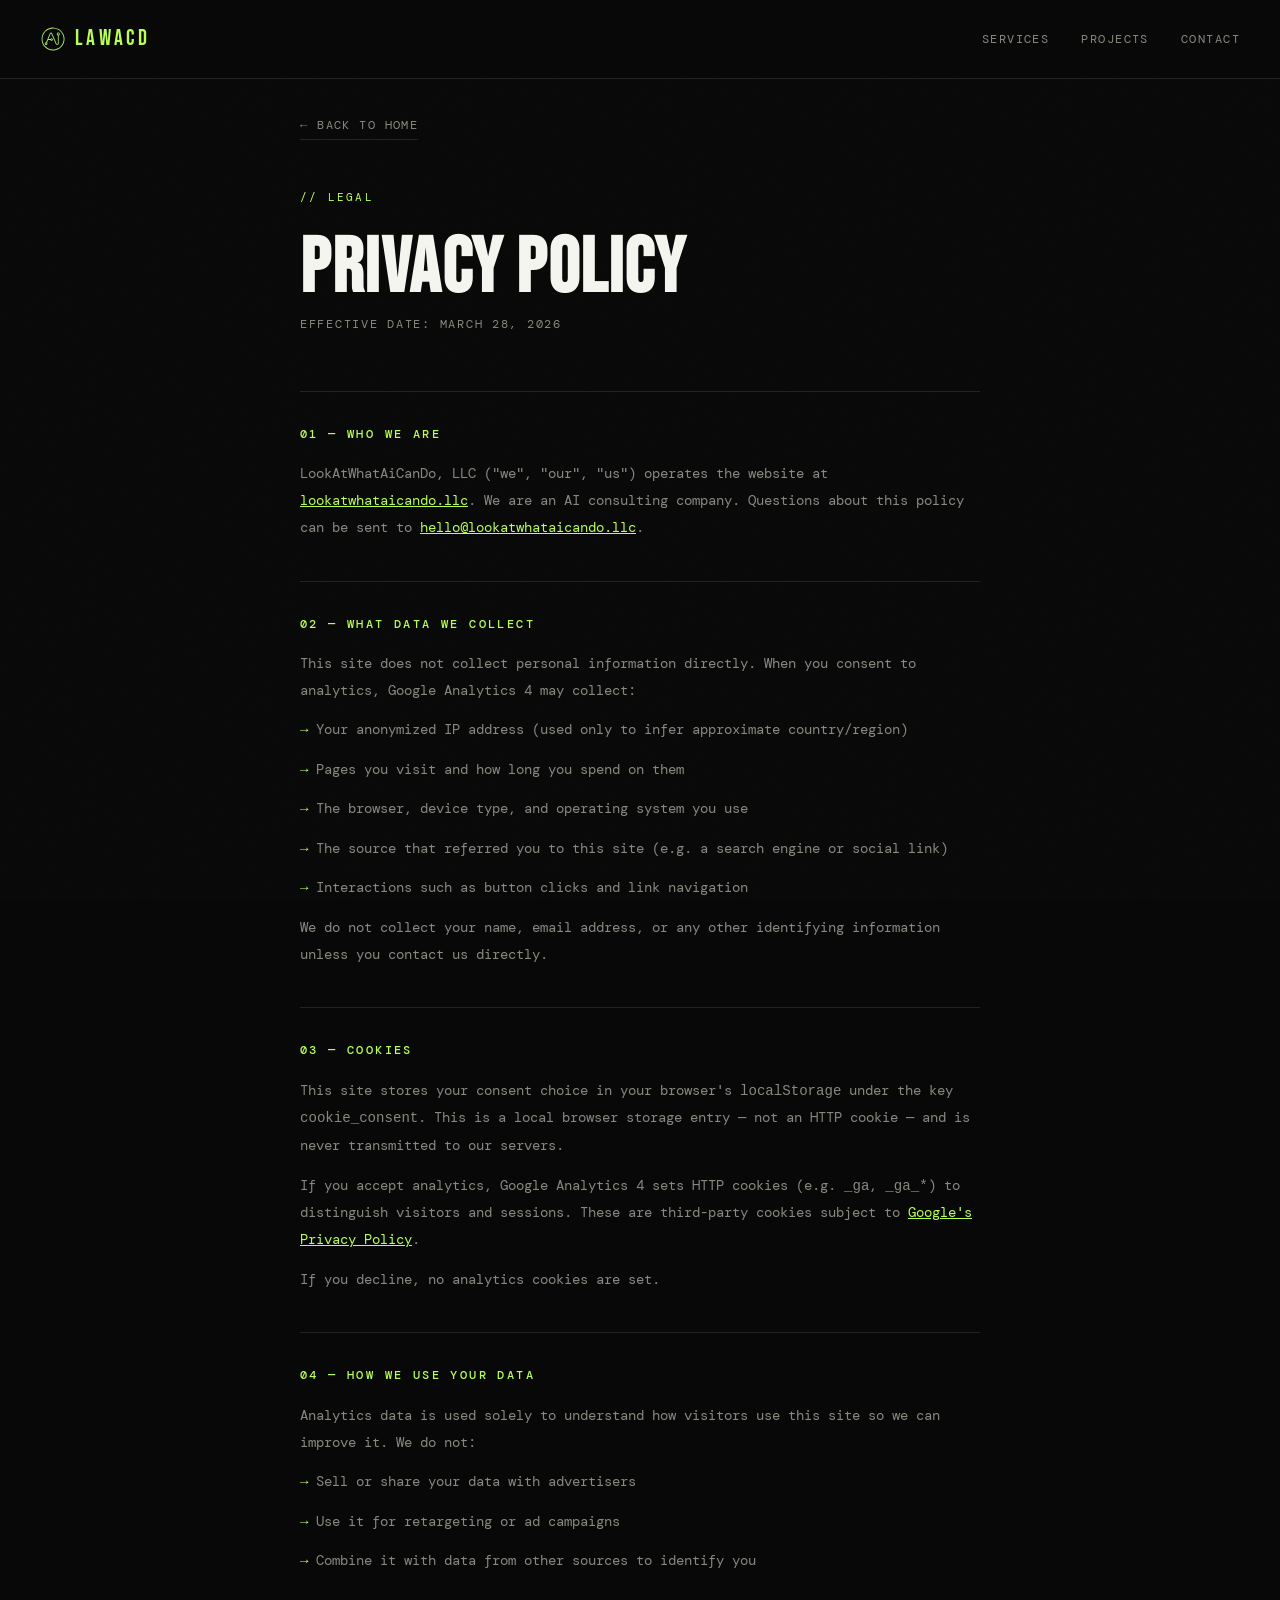
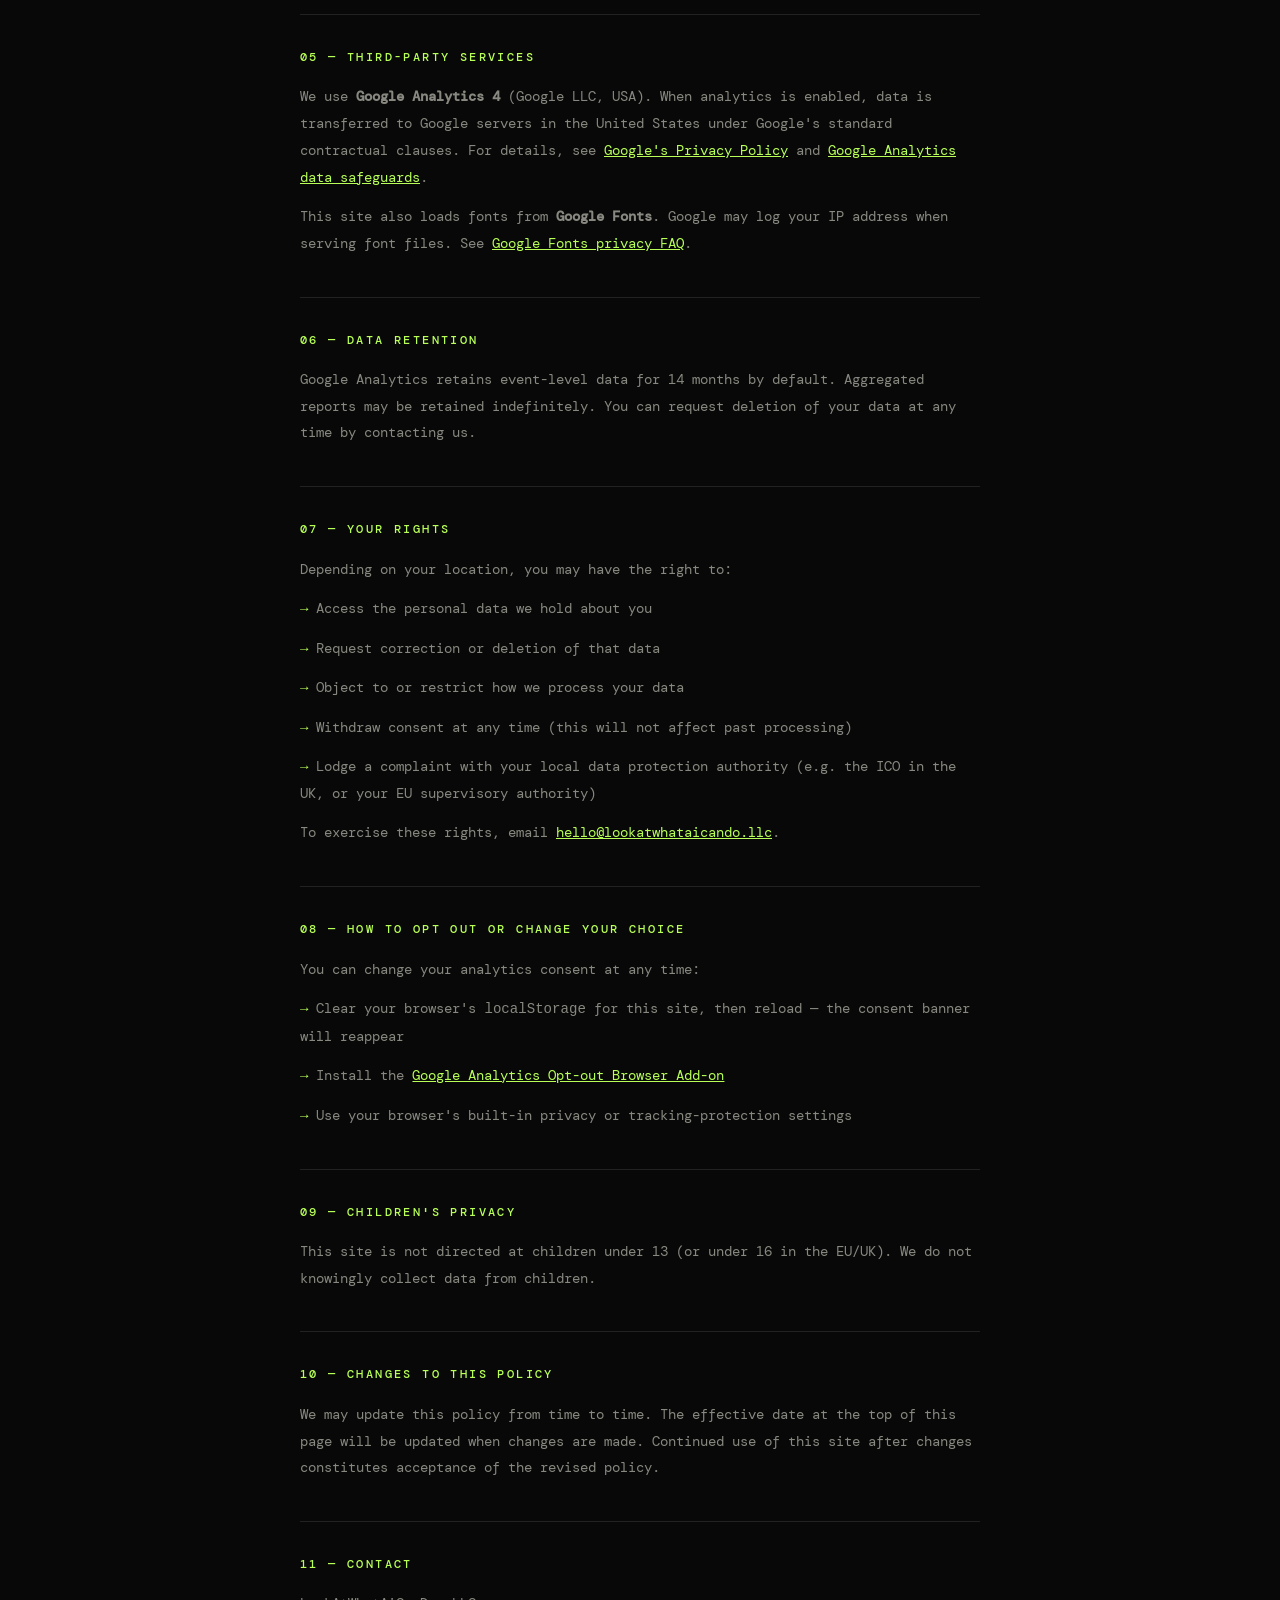
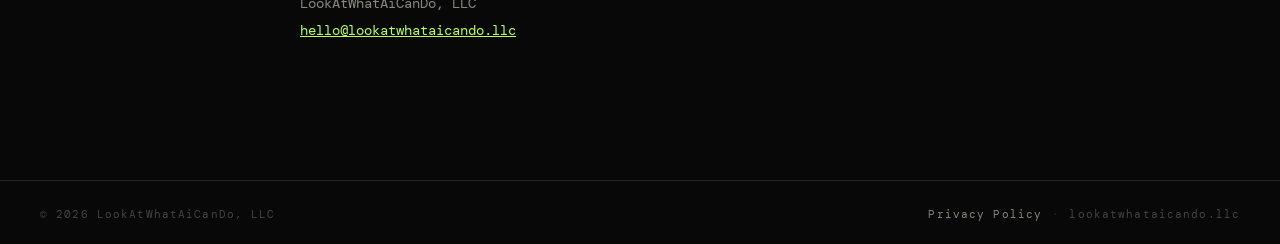
==== public/privacy.html @ aa908872 "Add cookie consent banner, Privacy Policy page, and GDPR-compliant GA4 setup Agent-Logs-Url: https:/" ====
<!DOCTYPE html>
<html lang="en">
<head>
  <meta charset="UTF-8" />
  <meta name="viewport" content="width=device-width, initial-scale=1.0" />
  <title>Privacy Policy — LookAtWhatAiCanDo</title>
  <meta name="description" content="Privacy policy for LookAtWhatAiCanDo, LLC — what data we collect, how we use it, and your rights." />
  <meta name="robots" content="noindex" />
  <link rel="icon" type="image/svg+xml" href="/favicon.svg" />
  <link rel="preconnect" href="https://fonts.googleapis.com" />
  <link rel="preconnect" href="https://fonts.gstatic.com" crossorigin />
  <link href="https://fonts.googleapis.com/css2?family=Bebas+Neue&family=DM+Mono:ital,wght@0,300;0,400;0,500;1,300&family=Instrument+Serif:ital@0;1&display=swap" rel="stylesheet" />
  <link rel="stylesheet" href="css/style.css" />
  <style>
    .policy-wrap {
      max-width: 760px;
      margin: 0 auto;
      padding: 7rem 2.5rem 6rem;
    }

    .policy-wrap h1 {
      font-family: var(--font-display);
      font-size: clamp(3rem, 6vw, 5.5rem);
      line-height: 1;
      color: var(--white);
      letter-spacing: 0.02em;
      margin-bottom: 0.5rem;
    }

    .policy-effective {
      font-size: 0.72rem;
      letter-spacing: 0.15em;
      text-transform: uppercase;
      color: var(--dim);
      margin-bottom: 3.5rem;
    }

    .policy-section {
      margin-bottom: 2.5rem;
      border-top: 1px solid var(--border);
      padding-top: 2rem;
    }

    .policy-section h2 {
      font-family: var(--font-mono);
      font-size: 0.75rem;
      font-weight: 500;
      letter-spacing: 0.2em;
      text-transform: uppercase;
      color: var(--accent);
      margin-bottom: 1rem;
    }

    .policy-section p,
    .policy-section li {
      font-size: 0.88rem;
      color: var(--dim);
      line-height: 1.9;
      margin-bottom: 0.8rem;
    }

    .policy-section ul {
      list-style: none;
      padding: 0;
    }

    .policy-section ul li::before {
      content: '→ ';
      color: var(--accent);
    }

    .policy-section a {
      color: var(--accent);
      text-decoration: underline;
    }

    .policy-section a:hover {
      color: var(--white);
    }

    .policy-back {
      display: inline-block;
      font-size: 0.75rem;
      letter-spacing: 0.12em;
      text-transform: uppercase;
      color: var(--dim);
      border-bottom: 1px solid var(--border);
      padding-bottom: 0.2rem;
      margin-bottom: 3rem;
      transition: color 0.2s, border-color 0.2s;
    }

    .policy-back:hover {
      color: var(--accent);
      border-color: var(--accent);
    }

    @media (max-width: 768px) {
      .policy-wrap {
        padding: 6rem 1.5rem 4rem;
      }
    }
  </style>
</head>
<body>

  <!-- NOISE OVERLAY -->
  <div class="noise"></div>

  <!-- NAV -->
  <nav class="nav">
    <div class="nav-logo"><a href="/"><img src="favicon.svg" class="nav-logo-img" alt="">LAWACD</a></div>
    <div class="nav-links">
      <a href="/#services">Services</a>
      <a href="/#projects">Projects</a>
      <a href="/#contact">Contact</a>
    </div>
  </nav>

  <main class="policy-wrap">
    <a href="/" class="policy-back">← Back to Home</a>

    <div class="section-label">// Legal</div>
    <h1>Privacy Policy</h1>
    <p class="policy-effective">Effective date: March 28, 2026</p>

    <div class="policy-section">
      <h2>01 — Who We Are</h2>
      <p>
        LookAtWhatAiCanDo, LLC ("we", "our", "us") operates the website at
        <a href="https://lookatwhataicando.llc">lookatwhataicando.llc</a>.
        We are an AI consulting company. Questions about this policy can be sent to
        <a href="mailto:hello@lookatwhataicando.llc">hello@lookatwhataicando.llc</a>.
      </p>
    </div>

    <div class="policy-section">
      <h2>02 — What Data We Collect</h2>
      <p>This site does not collect personal information directly. When you consent to analytics, Google Analytics 4 may collect:</p>
      <ul>
        <li>Your anonymized IP address (used only to infer approximate country/region)</li>
        <li>Pages you visit and how long you spend on them</li>
        <li>The browser, device type, and operating system you use</li>
        <li>The source that referred you to this site (e.g. a search engine or social link)</li>
        <li>Interactions such as button clicks and link navigation</li>
      </ul>
      <p>We do not collect your name, email address, or any other identifying information unless you contact us directly.</p>
    </div>

    <div class="policy-section">
      <h2>03 — Cookies</h2>
      <p>
        This site stores your consent choice in your browser's <code>localStorage</code> under the key
        <code>cookie_consent</code>. This is a local browser storage entry — not an HTTP cookie — and
        is never transmitted to our servers.
      </p>
      <p>
        If you accept analytics, Google Analytics 4 sets HTTP cookies (e.g. <code>_ga</code>, <code>_ga_*</code>)
        to distinguish visitors and sessions. These are third-party cookies subject to
        <a href="https://policies.google.com/privacy" target="_blank" rel="noopener">Google's Privacy Policy</a>.
      </p>
      <p>
        If you decline, no analytics cookies are set.
      </p>
    </div>

    <div class="policy-section">
      <h2>04 — How We Use Your Data</h2>
      <p>Analytics data is used solely to understand how visitors use this site so we can improve it. We do not:</p>
      <ul>
        <li>Sell or share your data with advertisers</li>
        <li>Use it for retargeting or ad campaigns</li>
        <li>Combine it with data from other sources to identify you</li>
      </ul>
    </div>

    <div class="policy-section">
      <h2>05 — Third-Party Services</h2>
      <p>
        We use <strong>Google Analytics 4</strong> (Google LLC, USA). When analytics is enabled, data is transferred to
        Google servers in the United States under Google's standard contractual clauses. For details, see
        <a href="https://policies.google.com/privacy" target="_blank" rel="noopener">Google's Privacy Policy</a> and
        <a href="https://support.google.com/analytics/answer/6004245" target="_blank" rel="noopener">Google Analytics data safeguards</a>.
      </p>
      <p>
        This site also loads fonts from <strong>Google Fonts</strong>. Google may log your IP address when
        serving font files. See
        <a href="https://developers.google.com/fonts/faq/privacy" target="_blank" rel="noopener">Google Fonts privacy FAQ</a>.
      </p>
    </div>

    <div class="policy-section">
      <h2>06 — Data Retention</h2>
      <p>
        Google Analytics retains event-level data for 14 months by default. Aggregated reports may be retained
        indefinitely. You can request deletion of your data at any time by contacting us.
      </p>
    </div>

    <div class="policy-section">
      <h2>07 — Your Rights</h2>
      <p>Depending on your location, you may have the right to:</p>
      <ul>
        <li>Access the personal data we hold about you</li>
        <li>Request correction or deletion of that data</li>
        <li>Object to or restrict how we process your data</li>
        <li>Withdraw consent at any time (this will not affect past processing)</li>
        <li>Lodge a complaint with your local data protection authority (e.g. the ICO in the UK, or your EU supervisory authority)</li>
      </ul>
      <p>To exercise these rights, email <a href="mailto:hello@lookatwhataicando.llc">hello@lookatwhataicando.llc</a>.</p>
    </div>

    <div class="policy-section">
      <h2>08 — How to Opt Out or Change Your Choice</h2>
      <p>You can change your analytics consent at any time:</p>
      <ul>
        <li>Clear your browser's <code>localStorage</code> for this site, then reload — the consent banner will reappear</li>
        <li>Install the <a href="https://tools.google.com/dlpage/gaoptout" target="_blank" rel="noopener">Google Analytics Opt-out Browser Add-on</a></li>
        <li>Use your browser's built-in privacy or tracking-protection settings</li>
      </ul>
    </div>

    <div class="policy-section">
      <h2>09 — Children's Privacy</h2>
      <p>
        This site is not directed at children under 13 (or under 16 in the EU/UK). We do not knowingly
        collect data from children.
      </p>
    </div>

    <div class="policy-section">
      <h2>10 — Changes to This Policy</h2>
      <p>
        We may update this policy from time to time. The effective date at the top of this page will be
        updated when changes are made. Continued use of this site after changes constitutes acceptance of
        the revised policy.
      </p>
    </div>

    <div class="policy-section">
      <h2>11 — Contact</h2>
      <p>
        LookAtWhatAiCanDo, LLC<br />
        <a href="mailto:hello@lookatwhataicando.llc">hello@lookatwhataicando.llc</a>
      </p>
    </div>
  </main>

  <!-- FOOTER -->
  <footer class="footer">
    <div class="footer-left">
      © 2026 LookAtWhatAiCanDo, LLC
    </div>
    <div class="footer-right">
      <a href="/privacy.html">Privacy Policy</a>
      <span class="footer-sep">·</span>
      lookatwhataicando.llc
    </div>
  </footer>

</body>
</html>
---- public/css/style.css ----
/* =============================================
   LOOKATWHATAICANDO — SITE STYLES
   Aesthetic: Terminal-editorial. Dark. Electric.
   ============================================= */

:root {
  --black: #080808;
  --dark: #0f0f0f;
  --card: #141414;
  --border: #222222;
  --muted: #444444;
  --text: #e8e8e0;
  --dim: #888880;
  --accent: #b8ff57;
  --accent-dim: #8fcc2f;
  --accent-glow: rgba(184, 255, 87, 0.15);
  --red: #ff4444;
  --white: #f5f5f0;

  --font-display: 'Bebas Neue', sans-serif;
  --font-serif: 'Instrument Serif', serif;
  --font-mono: 'DM Mono', monospace;
}

/* RESET */
*, *::before, *::after { box-sizing: border-box; margin: 0; padding: 0; }
html { scroll-behavior: smooth; }

body {
  background: var(--black);
  color: var(--text);
  font-family: var(--font-mono);
  font-size: 15px;
  line-height: 1.7;
  overflow-x: hidden;
}

a { color: inherit; text-decoration: none; }
em { font-style: italic; font-family: var(--font-serif); }

/* NOISE OVERLAY */
.noise {
  pointer-events: none;
  position: fixed;
  inset: 0;
  z-index: 999;
  opacity: 0.025;
  background-image: url("data:image/svg+xml,%3Csvg viewBox='0 0 256 256' xmlns='http://www.w3.org/2000/svg'%3E%3Cfilter id='noise'%3E%3CfeTurbulence type='fractalNoise' baseFrequency='0.9' numOctaves='4' stitchTiles='stitch'/%3E%3C/filter%3E%3Crect width='100%25' height='100%25' filter='url(%23noise)'/%3E%3C/svg%3E");
  background-size: 200px 200px;
}

/* =============================================
   NAV
   ============================================= */
.nav {
  position: fixed;
  top: 0; left: 0; right: 0;
  z-index: 100;
  display: flex;
  justify-content: space-between;
  align-items: center;
  padding: 1.25rem 2.5rem;
  border-bottom: 1px solid var(--border);
  background: rgba(8,8,8,0.92);
  backdrop-filter: blur(12px);
}

.nav-logo {
  font-family: var(--font-display);
  font-size: 1.4rem;
  letter-spacing: 0.15em;
  color: var(--accent);
}

.nav-logo a {
  display: flex;
  align-items: center;
  gap: 0.55rem;
}

.nav-logo-img {
  width: 26px;
  height: 26px;
  flex-shrink: 0;
}

.nav-links {
  display: flex;
  gap: 2rem;
  font-size: 0.75rem;
  letter-spacing: 0.12em;
  text-transform: uppercase;
}

.nav-links a {
  color: var(--dim);
  transition: color 0.2s;
}
.nav-links a:hover { color: var(--accent); }

/* =============================================
   HERO
   ============================================= */
.hero {
  min-height: 100vh;
  display: flex;
  flex-direction: column;
  justify-content: center;
  padding: 5.5rem 2.5rem 3.5rem;
  position: relative;
  overflow: hidden;
}

.hero::before {
  content: '';
  position: absolute;
  top: -40%;
  right: -20%;
  width: 700px;
  height: 700px;
  background: radial-gradient(circle, rgba(184,255,87,0.06) 0%, transparent 70%);
  pointer-events: none;
}

/* Two-column inner layout */
.hero-inner {
  display: flex;
  align-items: center;
  gap: 4rem;
  width: 100%;
}

.hero-main {
  flex: 0 0 auto;
}

/* SOCIAL PANEL */
.hero-social {
  flex: 1;
  display: flex;
  flex-direction: column;
  gap: 1.5rem;
  padding-left: 4rem;
  border-left: 1px solid var(--border);
  align-self: stretch;
  justify-content: center;
  animation: fadeUp 0.8s ease 0.4s both;
}

.hero-social-label {
  font-size: 0.65rem;
  letter-spacing: 0.2em;
  text-transform: uppercase;
  color: var(--accent);
  font-family: var(--font-mono);
}

.social-links {
  display: flex;
  flex-direction: column;
}

.social-link {
  display: flex;
  align-items: center;
  justify-content: space-between;
  padding: 0.65rem 0;
  border-bottom: 1px solid var(--border);
  color: var(--dim);
  font-family: var(--font-mono);
  font-size: 0.78rem;
  letter-spacing: 0.1em;
  text-transform: uppercase;
  transition: color 0.2s, padding-left 0.2s;
}

.social-link:first-child {
  border-top: 1px solid var(--border);
}

.social-link:hover {
  color: var(--accent);
  padding-left: 0.4rem;
}

.social-arrow {
  font-size: 0.7rem;
  opacity: 0;
  transition: opacity 0.2s;
}

.social-link:hover .social-arrow {
  opacity: 1;
}

.hero-eyebrow {
  display: flex;
  align-items: center;
  gap: 0.6rem;
  font-size: 0.7rem;
  letter-spacing: 0.2em;
  text-transform: uppercase;
  color: var(--dim);
  margin-bottom: 0.5rem;
  animation: fadeUp 0.8s ease both;
}

.dot {
  width: 6px;
  height: 6px;
  border-radius: 50%;
  background: var(--accent);
  animation: pulse 2s ease-in-out infinite;
}

@keyframes pulse {
  0%, 100% { opacity: 1; transform: scale(1); }
  50% { opacity: 0.5; transform: scale(0.8); }
}

.hero-title {
  display: grid;
  grid-template-columns: max-content max-content;
  column-gap: 0.12em;
  font-family: var(--font-display);
  font-size: clamp(5rem, 14vw, 13rem);
  line-height: 0.9;
  color: var(--white);
  width: fit-content;
}

.hero-title .grid-cell {
  display: block;
  animation: fadeUp 0.8s ease both;
}

.hero-title .left { text-align: right; }
.hero-title .right { text-align: left; }

/* Optical alignment: trim left side-bearing so "Do." aligns with At/AI. */
.hero-title .right.row-3 { margin-left: -0.04em; }

.hero-title .row-1 { animation-delay: 0.1s; }
.hero-title .row-2 { animation-delay: 0.2s; }
.hero-title .row-3 { animation-delay: 0.3s; }

/* Serif face for mixed-case fragments (Look, What, At, Do.) */
.hero-title .line-normal {
  font-family: var(--font-serif);
  text-transform: none;
  color: var(--white);
}

/* "I" in AI — blinks between white and accent at cursor blink rate */
@keyframes cursor-blink {
  0%, 49% { color: var(--white); }
  50%, 100% { color: var(--accent); }
}

.hero-title .ai {
  font-family: var(--font-serif);
  text-transform: none;
  color: var(--accent);
  animation: cursor-blink 1.06s step-start infinite;
}

/* "AI" cell — relative so the logo can be absolutely overlaid on the text */
.hero-title .ai-italic {
  position: relative;
}

/* .ai-text wraps "A"+"I" — sizes the cell, logo overlays on top */
.hero-title .ai-text {
  display: inline-flex;
  align-items: flex-end;
}

/* "A" overrides inherited accent from sibling context */
.hero-title .ai-italic .line-normal { color: var(--white); }

/* Both letters share baseline alignment */
.hero-title .ai-italic .line-normal,
.hero-title .ai-italic .ai {
  display: inline-flex;
  align-items: flex-end;
}

/* Logo image — absolutely overlaid on top of .ai-text, hidden by default */
.hero-title .right.row-2 { overflow: visible; }
.hero-ai-img {
  position: absolute;
  top: 0;
  left: 0;
  display: none;
  height: 100%;
  width: auto;
  translate: -0.12em 0;
}

/* Glitch: swap text → logo */
.ai-italic.glitching .ai-text {
  visibility: hidden;
}
.ai-italic.glitching .hero-ai-img {
  display: block;
  animation: hero-logo-glitch 0.42s steps(1) forwards;
}

@keyframes hero-logo-glitch {
  0%   { opacity: 0;    transform: translateX( 7px); clip-path: inset(0 0 0 0); }
  10%  { opacity: 1;    transform: translateX(-4px); clip-path: inset(0 0 0 0); }
  20%  { opacity: 0.75; transform: translateX( 3px); clip-path: inset(18% 0 42% 0); }
  30%  { opacity: 1;    transform: translateX( 0);   clip-path: inset(0 0 0 0); }
  42%  { opacity: 0.85; transform: translateX(-3px); clip-path: inset(0 0 0 0); }
  55%  { opacity: 1;    transform: translateX( 1px); clip-path: inset(33% 0 22% 0); }
  66%  { opacity: 1;    transform: translateX( 0);   clip-path: inset(0 0 0 0); }
  78%  { opacity: 0.9;  transform: translateX(-1px); clip-path: inset(0 0 0 0); }
  90%  { opacity: 0.55; transform: translateX( 3px); clip-path: inset(55% 0 10% 0); }
  100% { opacity: 0;    transform: translateX(-5px); clip-path: inset(0 0 0 0); }
}

/* "CAN" — italic serif with tracking */
.hero-title .can {
  color: var(--accent);
  transform: translateY(0.02em);
  font-family: var(--font-serif);
  font-size: 0.95em;
  font-style: italic;
  font-weight: 700;
  letter-spacing: 0.1em;
  display: inline-flex;
  align-items: flex-end;
  text-align: center;
}

.hero-title .can-letter.c { z-index: 3; }

.btn-primary {
  display: inline-block;
  padding: 0.9rem 2rem;
  background: var(--accent);
  color: var(--black);
  font-family: var(--font-mono);
  font-size: 0.8rem;
  font-weight: 500;
  letter-spacing: 0.12em;
  text-transform: uppercase;
  transition: background 0.2s, transform 0.2s;
}

.btn-primary:hover {
  background: var(--white);
  transform: translateY(-2px);
}

.btn-ghost {
  display: inline-block;
  padding: 0.9rem 2rem;
  border: 1px solid var(--border);
  color: var(--dim);
  font-family: var(--font-mono);
  font-size: 0.8rem;
  letter-spacing: 0.12em;
  text-transform: uppercase;
  transition: border-color 0.2s, color 0.2s;
}

.btn-ghost:hover {
  border-color: var(--accent);
  color: var(--accent);
}

.hero-sub {
  padding-bottom: 1rem;
}

.hero-sub span {
  display: block;
}

/* TICKER */
.hero-ticker {
  position: absolute;
  bottom: 0;
  left: 0;
  right: 0;
  overflow: hidden;
  border-top: 1px solid var(--border);
  padding: 0.8rem 0;
  background: var(--dark);
}

.ticker-inner {
  display: flex;
  gap: 2rem;
  white-space: nowrap;
  animation: ticker 30s linear infinite;
  font-size: 0.65rem;
  letter-spacing: 0.25em;
  color: var(--dim);
}

.ticker-inner .sep { color: var(--accent); }

@keyframes ticker {
  from { transform: translateX(0); }
  to { transform: translateX(-50%); }
}

/* =============================================
   SECTION SHARED
   ============================================= */
section {
  padding: 6rem 2.5rem;
  max-width: 1400px;
  margin: 0 auto;
}

.section-label {
  font-size: 0.7rem;
  letter-spacing: 0.2em;
  text-transform: uppercase;
  color: var(--accent);
  margin-bottom: 1.5rem;
  font-family: var(--font-mono);
}

.section-title {
  font-family: var(--font-display);
  font-size: clamp(2.5rem, 5vw, 5rem);
  line-height: 1;
  color: var(--white);
  margin-bottom: 3rem;
  letter-spacing: 0.02em;
}

.section-title em {
  color: var(--accent);
  display: block;
  margin-top: 0.4rem;
}

/* =============================================
   SERVICES
   ============================================= */
.services {
  border-top: 1px solid var(--border);
}

.services-grid {
  display: grid;
  grid-template-columns: repeat(auto-fit, minmax(280px, 1fr));
  gap: 1px;
  border: 1px solid var(--border);
  background: var(--border);
}

.service-card {
  background: var(--dark);
  padding: 2.5rem;
  transition: background 0.3s;
  position: relative;
  overflow: hidden;
}

.service-card::after {
  content: '';
  position: absolute;
  bottom: 0; left: 0;
  width: 0;
  height: 2px;
  background: var(--accent);
  transition: width 0.4s ease;
}

.service-card:hover { background: var(--card); }
.service-card:hover::after { width: 100%; }

.service-num {
  font-family: var(--font-display);
  font-size: 3.5rem;
  color: var(--border);
  line-height: 1;
  margin-bottom: 1rem;
  transition: color 0.3s;
}

.service-card:hover .service-num { color: var(--accent); }

.service-card h3 {
  font-family: var(--font-mono);
  font-size: 0.85rem;
  font-weight: 500;
  letter-spacing: 0.08em;
  text-transform: uppercase;
  color: var(--text);
  margin-bottom: 0.8rem;
}

.service-card p {
  font-size: 0.85rem;
  color: var(--dim);
  line-height: 1.8;
}

/* =============================================
   DIVIDER MARQUEE
   ============================================= */
.divider-marquee {
  border-top: 1px solid var(--border);
  border-bottom: 1px solid var(--border);
  overflow: hidden;
  padding: 0.9rem 0;
  background: var(--dark);
}

.marquee-inner {
  display: flex;
  gap: 2.5rem;
  white-space: nowrap;
  animation: ticker 20s linear infinite reverse;
  font-size: 0.65rem;
  letter-spacing: 0.25em;
  color: var(--dim);
}

.marquee-inner .sep { color: var(--accent); }

/* =============================================
   PROJECTS
   ============================================= */
.projects {
  border-top: 1px solid var(--border);
}

.projects-intro {
  font-size: 0.9rem;
  color: var(--dim);
  max-width: 600px;
  margin-bottom: 3rem;
  line-height: 1.9;
}

.freshness {
  display: block;
  margin-top: 0.5rem;
  font-size: 0.7rem;
  color: var(--accent);
  letter-spacing: 0.1em;
}

/* Loading */
.project-loading {
  grid-column: 1 / -1;
  display: flex;
  gap: 0.5rem;
  align-items: center;
  justify-content: center;
  padding: 4rem;
}

.loading-dot {
  width: 8px;
  height: 8px;
  border-radius: 50%;
  background: var(--accent);
  animation: loadBounce 1.2s ease-in-out infinite;
}
.loading-dot:nth-child(2) { animation-delay: 0.2s; }
.loading-dot:nth-child(3) { animation-delay: 0.4s; }

@keyframes loadBounce {
  0%, 80%, 100% { transform: scale(0.6); opacity: 0.4; }
  40% { transform: scale(1); opacity: 1; }
}

/* Projects Grid */
.projects-grid {
  display: grid;
  grid-template-columns: repeat(auto-fill, minmax(300px, 1fr));
  gap: 1px;
  background: var(--border);
  border: 1px solid var(--border);
  margin-bottom: 2rem;
}

.project-card {
  background: var(--dark);
  padding: 2rem;
  display: flex;
  flex-direction: column;
  gap: 1rem;
  transition: background 0.3s;
  text-decoration: none;
  color: inherit;
  position: relative;
  overflow: hidden;
}

.project-card:hover { background: var(--card); }

.project-card::before {
  content: '↗';
  position: absolute;
  top: 1.5rem;
  right: 1.5rem;
  font-size: 1rem;
  color: var(--muted);
  transition: color 0.2s, transform 0.2s;
}

.project-card:hover::before {
  color: var(--accent);
  transform: translate(2px, -2px);
}

.project-name {
  font-family: var(--font-mono);
  font-size: 1.1rem;
  letter-spacing: 0.02em;
  color: var(--white);
  line-height: 1;
}

.project-desc {
  font-size: 0.82rem;
  color: var(--dim);
  line-height: 1.75;
  flex: 1;
}

.project-meta {
  display: flex;
  gap: 1rem;
  align-items: center;
  flex-wrap: wrap;
}

.project-lang {
  font-size: 0.65rem;
  letter-spacing: 0.15em;
  text-transform: uppercase;
  color: var(--accent);
  background: var(--accent-glow);
  padding: 0.2rem 0.6rem;
  border: 1px solid rgba(184,255,87,0.2);
}

.project-stat {
  font-size: 0.7rem;
  color: var(--muted);
  display: flex;
  align-items: center;
  gap: 0.3rem;
}

.project-updated {
  font-size: 0.65rem;
  color: var(--muted);
  margin-left: auto;
}

.projects-footer {
  display: flex;
  align-items: center;
  justify-content: space-between;
  flex-wrap: wrap;
  gap: 1rem;
  padding-top: 1.5rem;
  border-top: 1px solid var(--border);
}

.projects-footer p {
  font-size: 0.8rem;
  color: var(--dim);
}

/* =============================================
   PHILOSOPHY
   ============================================= */
.philosophy {
  border-top: 1px solid var(--border);
  background: var(--dark);
  max-width: 100%;
  padding: 6rem 2.5rem;
}

.philosophy-inner {
  max-width: 1400px;
  margin: 0 auto;
  display: grid;
  grid-template-columns: 1fr 1fr;
  gap: 4rem;
  align-items: start;
}

.philosophy-quote {
  font-family: var(--font-serif);
  font-size: clamp(1.8rem, 2.5vw, 3rem);
  line-height: 1.3;
  color: var(--white);
  position: relative;
}

.big-quote {
  font-family: var(--font-display);
  font-size: 3rem;
  line-height: 0.6;
  color: var(--accent);
  margin-bottom: 0.5rem;
}

.philosophy-body p {
  font-size: 0.88rem;
  color: var(--dim);
  line-height: 1.9;
  margin-bottom: 1.2rem;
}

/* =============================================
   CONTACT
   ============================================= */
.contact {
  border-top: 1px solid var(--border);
}

.contact-inner {
  display: grid;
  grid-template-columns: 1fr 1fr;
  gap: 4rem;
  align-items: start;
}

.contact-left p {
  font-size: 0.9rem;
  color: var(--dim);
  line-height: 1.85;
  margin-bottom: 1.5rem;
}

.contact-list {
  list-style: none;
  display: flex;
  flex-direction: column;
  gap: 0.5rem;
}

.contact-list li {
  font-size: 0.82rem;
  color: var(--dim);
  display: flex;
  gap: 0.7rem;
}

.contact-list li span { color: var(--accent); }

.contact-right {
  display: flex;
  flex-direction: column;
  gap: 1.5rem;
}

.contact-email {
  font-family: var(--font-display);
  font-size: clamp(1.5rem, 3vw, 2.8rem);
  color: var(--white);
  line-height: 1.1;
  letter-spacing: 0.02em;
  border-bottom: 2px solid var(--accent);
  padding-bottom: 1rem;
  transition: color 0.2s;
}

.contact-email .email-line { display: block; }

.contact-email:hover { color: var(--accent); }

.contact-github {
  font-size: 0.78rem;
  color: var(--dim);
  letter-spacing: 0.1em;
  transition: color 0.2s;
}

.contact-github:hover { color: var(--accent); }

/* =============================================
   FOOTER
   ============================================= */
.footer {
  border-top: 1px solid var(--border);
  padding: 1.5rem 2.5rem;
  display: flex;
  justify-content: space-between;
  align-items: center;
  font-size: 0.7rem;
  letter-spacing: 0.1em;
  color: var(--muted);
}

.footer-right {
  display: flex;
  align-items: center;
  gap: 0.6rem;
}

.footer-sep {
  color: var(--border);
}

.footer a {
  color: var(--dim);
  transition: color 0.2s;
}

.footer a:hover {
  color: var(--accent);
}

/* =============================================
   COOKIE CONSENT BANNER
   ============================================= */
.cookie-banner {
  position: fixed;
  bottom: 0;
  left: 0;
  right: 0;
  z-index: 200;
  display: flex;
  align-items: center;
  justify-content: space-between;
  gap: 1.5rem;
  padding: 1.25rem 2.5rem;
  background: var(--dark);
  border-top: 1px solid var(--border);
  flex-wrap: wrap;
}

.cookie-banner[hidden] { display: none; }

.cookie-text {
  font-size: 0.78rem;
  color: var(--dim);
  line-height: 1.6;
  flex: 1;
  min-width: 0;
}

.cookie-text a {
  color: var(--accent);
  text-decoration: underline;
  margin-left: 0.4rem;
}

.cookie-actions {
  display: flex;
  gap: 0.75rem;
  flex-shrink: 0;
}

.cookie-btn {
  font-family: var(--font-mono);
  font-size: 0.72rem;
  letter-spacing: 0.1em;
  text-transform: uppercase;
  padding: 0.55rem 1.25rem;
  border: 1px solid var(--border);
  background: transparent;
  color: var(--dim);
  cursor: pointer;
  transition: color 0.2s, border-color 0.2s, background 0.2s;
}

.cookie-btn:hover {
  color: var(--text);
  border-color: var(--muted);
}

.cookie-btn-accept {
  background: var(--accent);
  color: var(--black);
  border-color: var(--accent);
}

.cookie-btn-accept:hover {
  background: var(--white);
  border-color: var(--white);
  color: var(--black);
}

/* =============================================
   ANIMATIONS
   ============================================= */
@keyframes fadeUp {
  from { opacity: 0; transform: translateY(24px); }
  to { opacity: 1; transform: translateY(0); }
}

/* =============================================
   RESPONSIVE
   ============================================= */
@media (max-width: 768px) {
  .nav {
    padding: 1rem 1.5rem;
    flex-wrap: wrap;
    gap: 0.75rem;
  }

  .nav-links {
    display: flex;
    width: 100%;
    justify-content: space-between;
    gap: 0.5rem;
    font-size: 0.68rem;
    letter-spacing: 0.1em;
  }

  .nav-links a {
    flex: 1;
    text-align: center;
    padding: 0.45rem 0.35rem;
    border: 1px solid var(--border);
    color: var(--text);
    background: rgba(20, 20, 20, 0.72);
    white-space: nowrap;
  }

  .hero { padding: 7.5rem 1.5rem 3.5rem; }

  .hero-inner {
    flex-direction: column;
    gap: 2.5rem;
  }

  .hero-social {
    padding-left: 0;
    border-left: none;
    border-top: 1px solid var(--border);
    padding-top: 2rem;
    align-self: auto;
    width: 100%;
  }

  .social-links {
    display: grid;
    grid-template-columns: 1fr 1fr;
  }

  .social-link:first-child {
    border-top: none;
  }

  section { padding: 4rem 1.5rem; }

  .philosophy-inner,
  .contact-inner {
    grid-template-columns: 1fr;
    gap: 2.5rem;
  }

  .philosophy {
    padding: 4rem 1.5rem;
  }

  .footer {
    flex-direction: column;
    gap: 0.5rem;
    text-align: center;
  }

  .footer-right {
    justify-content: center;
  }

  .projects-footer {
    flex-direction: column;
    align-items: flex-start;
  }

  .cookie-banner {
    padding: 1.25rem 1.5rem;
    flex-direction: column;
    align-items: flex-start;
    gap: 1rem;
  }

  .cookie-actions {
    width: 100%;
    justify-content: flex-end;
  }
}
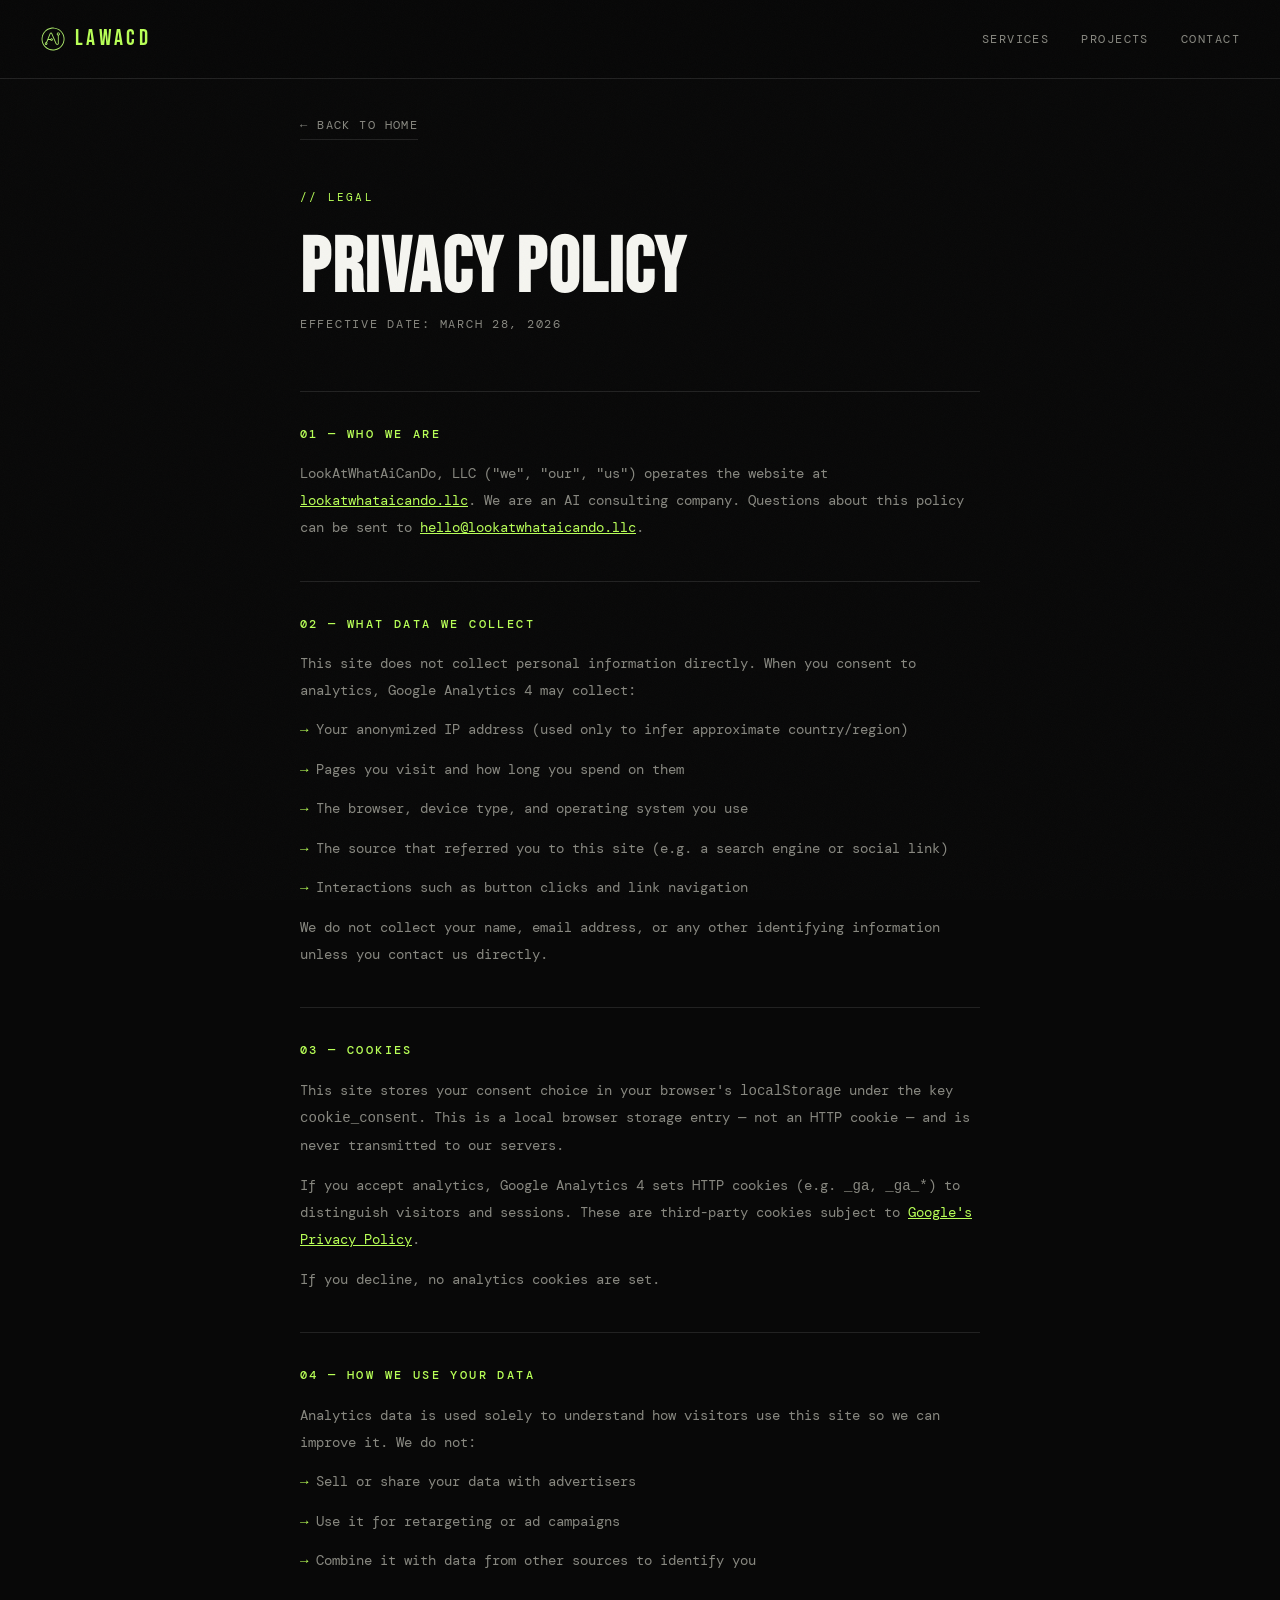
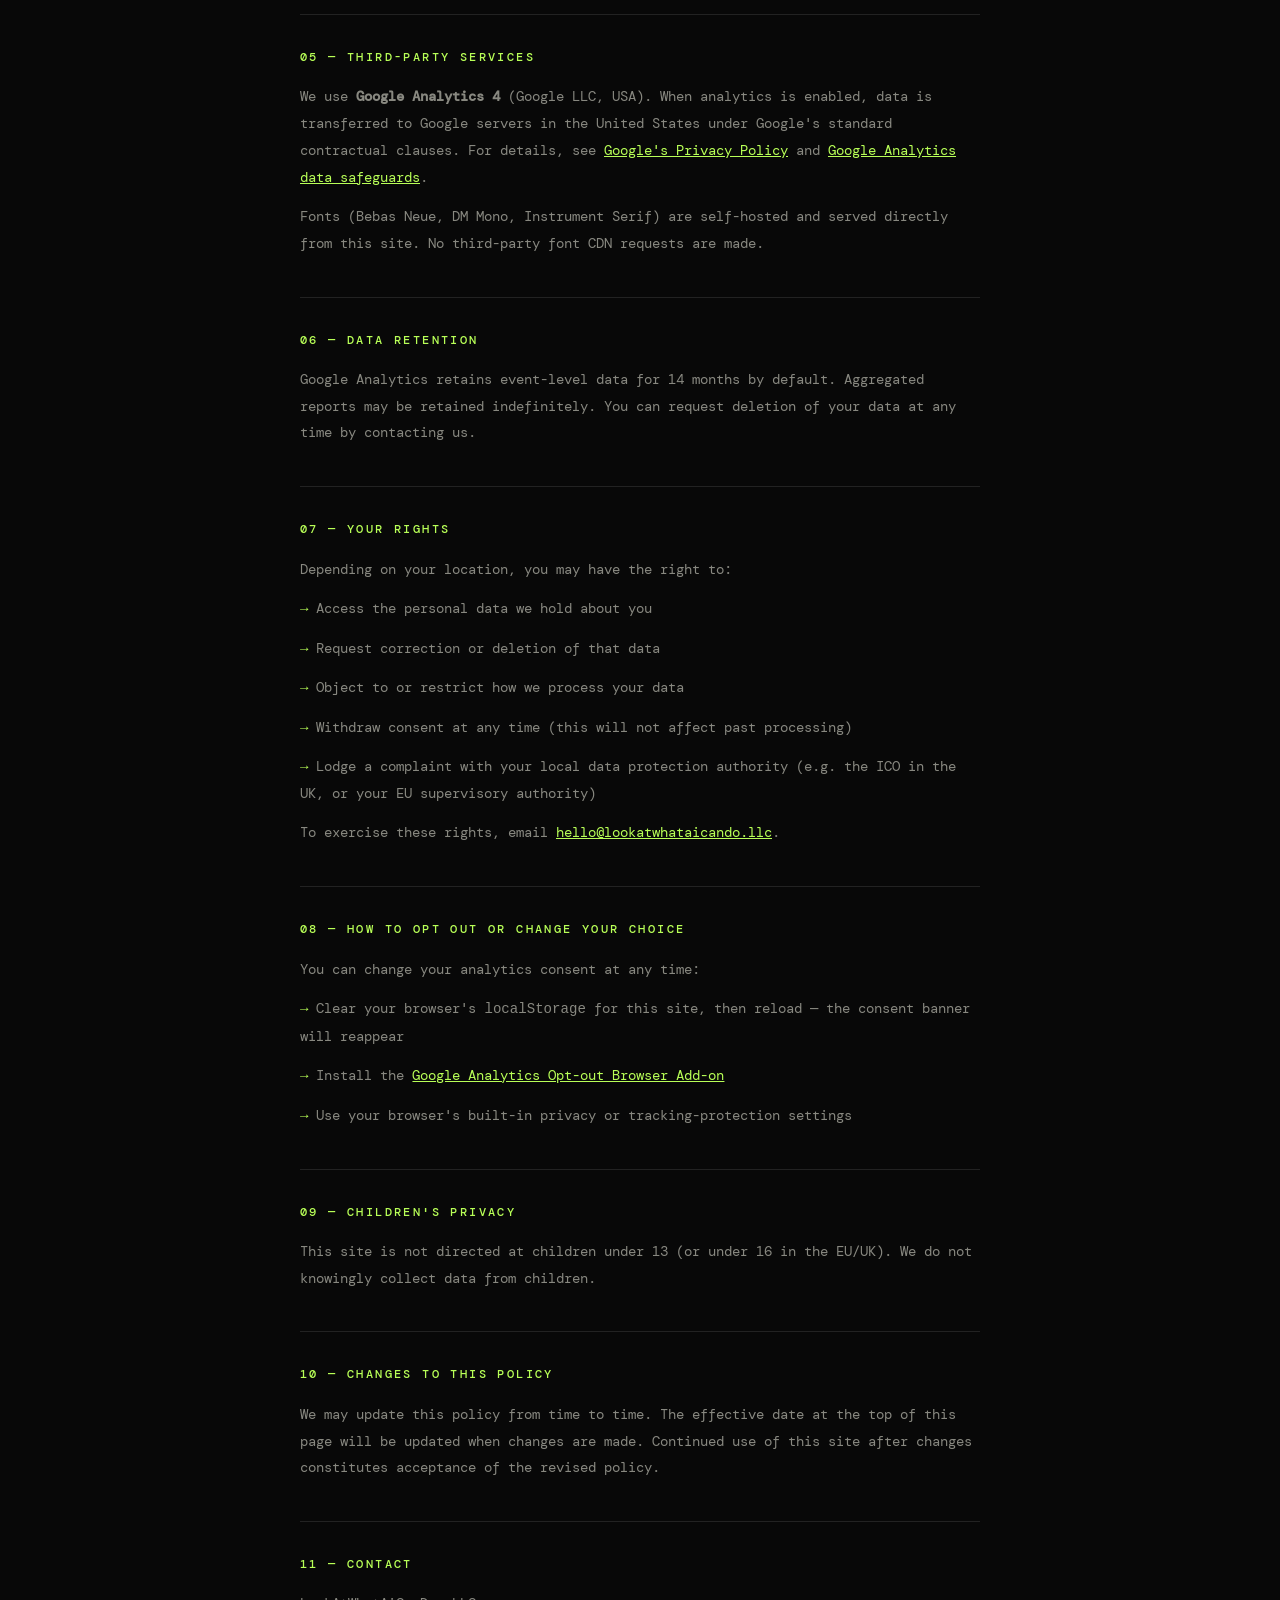
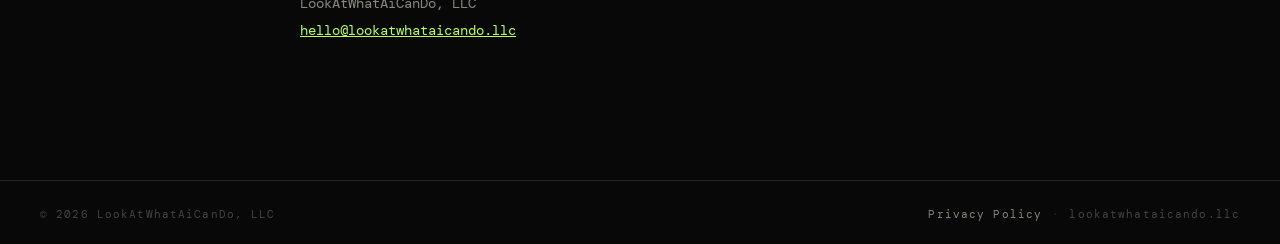
==== commit 7a903821: "Self-host fonts: eliminate Google Fonts CDN requests for GDPR compliance Agent-Logs-Url: https://git" ====
--- a/public/privacy.html
+++ b/public/privacy.html
@@ -7,9 +7,6 @@
   <meta name="description" content="Privacy policy for LookAtWhatAiCanDo, LLC — what data we collect, how we use it, and your rights." />
   <meta name="robots" content="noindex" />
   <link rel="icon" type="image/svg+xml" href="/favicon.svg" />
-  <link rel="preconnect" href="https://fonts.googleapis.com" />
-  <link rel="preconnect" href="https://fonts.gstatic.com" crossorigin />
-  <link href="https://fonts.googleapis.com/css2?family=Bebas+Neue&family=DM+Mono:ital,wght@0,300;0,400;0,500;1,300&family=Instrument+Serif:ital@0;1&display=swap" rel="stylesheet" />
   <link rel="stylesheet" href="css/style.css" />
   <style>
     .policy-wrap {
@@ -183,9 +180,8 @@
         <a href="https://support.google.com/analytics/answer/6004245" target="_blank" rel="noopener">Google Analytics data safeguards</a>.
       </p>
       <p>
-        This site also loads fonts from <strong>Google Fonts</strong>. Google may log your IP address when
-        serving font files. See
-        <a href="https://developers.google.com/fonts/faq/privacy" target="_blank" rel="noopener">Google Fonts privacy FAQ</a>.
+        Fonts (Bebas Neue, DM Mono, Instrument Serif) are self-hosted and served directly from this
+        site. No third-party font CDN requests are made.
       </p>
     </div>
 
--- a/public/css/style.css
+++ b/public/css/style.css
@@ -2,6 +2,63 @@
    LOOKATWHATAICANDO — SITE STYLES
    Aesthetic: Terminal-editorial. Dark. Electric.
    ============================================= */
+
+/* SELF-HOSTED FONTS */
+@font-face {
+  font-family: 'Bebas Neue';
+  src: url('../fonts/BebasNeue-Regular.woff2') format('woff2');
+  font-weight: 400;
+  font-style: normal;
+  font-display: swap;
+}
+
+@font-face {
+  font-family: 'DM Mono';
+  src: url('../fonts/DMMono-Light.woff2') format('woff2');
+  font-weight: 300;
+  font-style: normal;
+  font-display: swap;
+}
+
+@font-face {
+  font-family: 'DM Mono';
+  src: url('../fonts/DMMono-LightItalic.woff2') format('woff2');
+  font-weight: 300;
+  font-style: italic;
+  font-display: swap;
+}
+
+@font-face {
+  font-family: 'DM Mono';
+  src: url('../fonts/DMMono-Regular.woff2') format('woff2');
+  font-weight: 400;
+  font-style: normal;
+  font-display: swap;
+}
+
+@font-face {
+  font-family: 'DM Mono';
+  src: url('../fonts/DMMono-Medium.woff2') format('woff2');
+  font-weight: 500;
+  font-style: normal;
+  font-display: swap;
+}
+
+@font-face {
+  font-family: 'Instrument Serif';
+  src: url('../fonts/InstrumentSerif-Regular.woff2') format('woff2');
+  font-weight: 400;
+  font-style: normal;
+  font-display: swap;
+}
+
+@font-face {
+  font-family: 'Instrument Serif';
+  src: url('../fonts/InstrumentSerif-Italic.woff2') format('woff2');
+  font-weight: 400;
+  font-style: italic;
+  font-display: swap;
+}
 
 :root {
   --black: #080808;
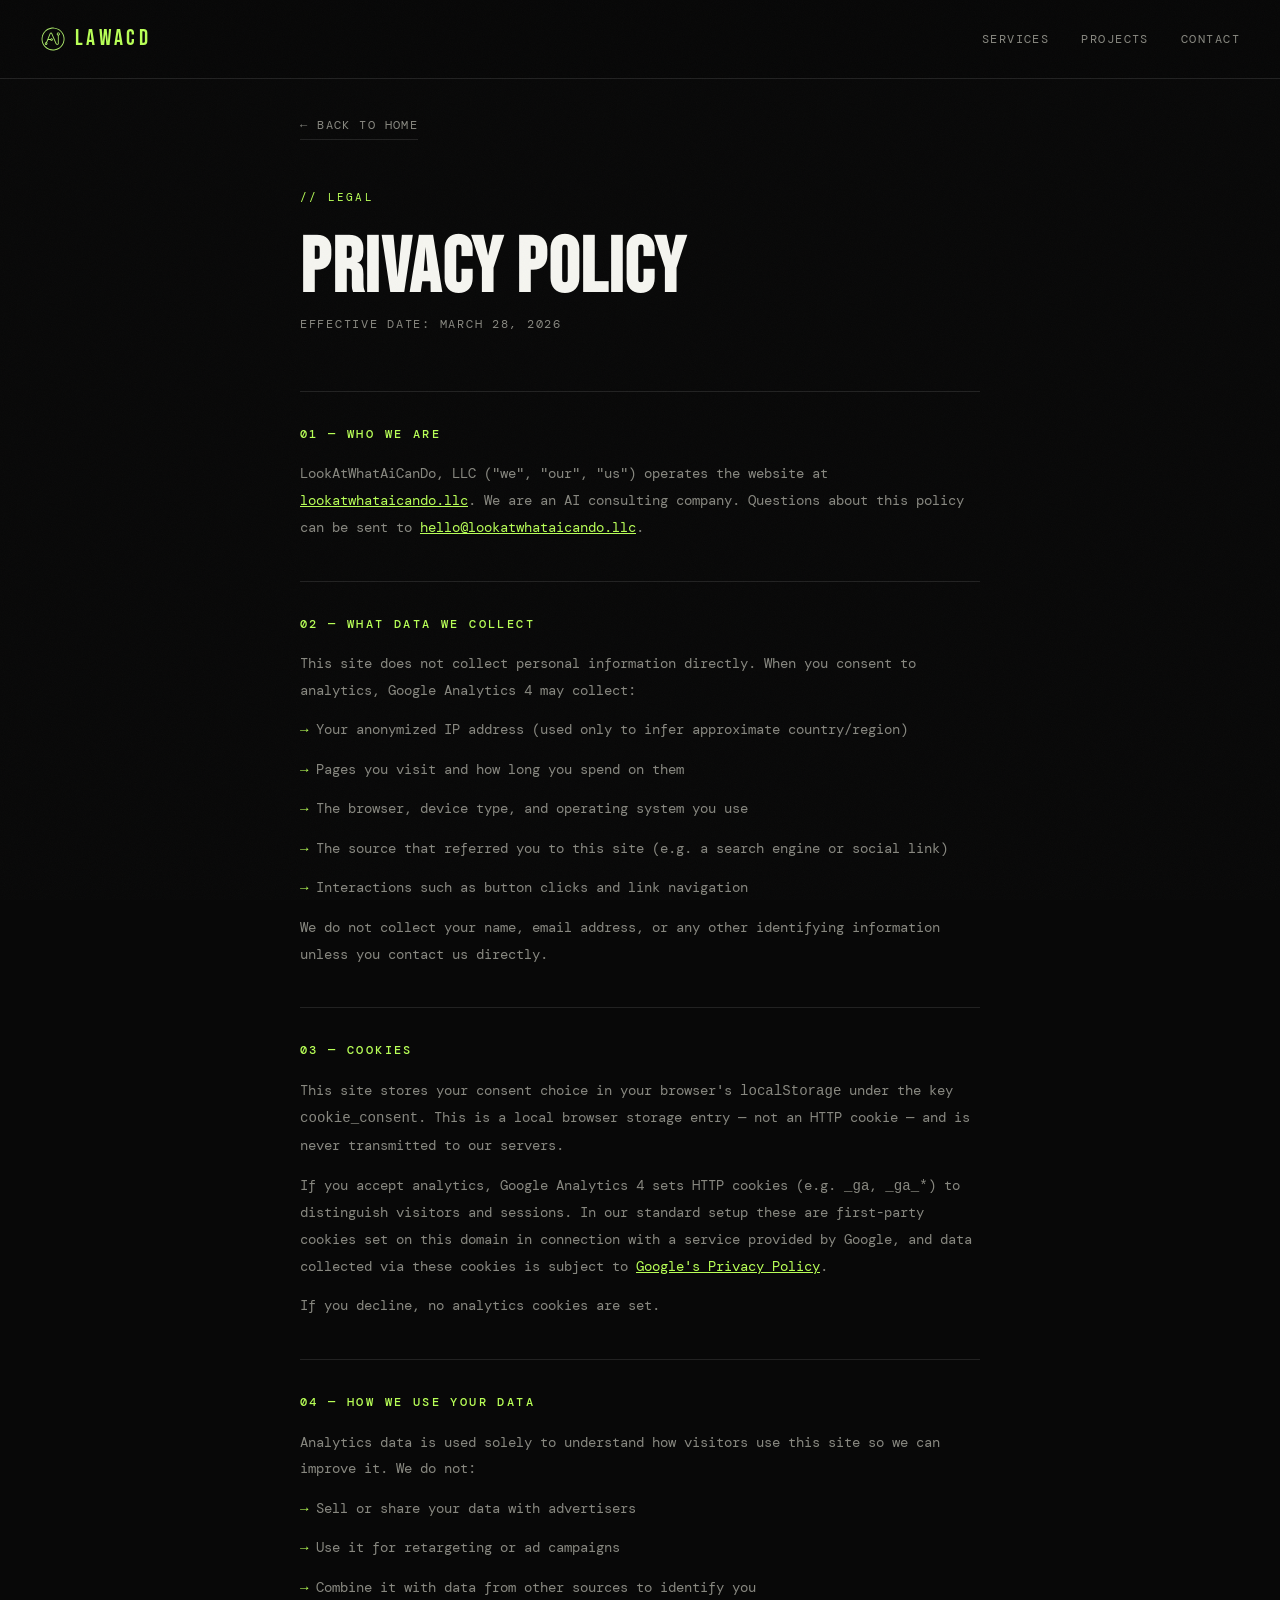
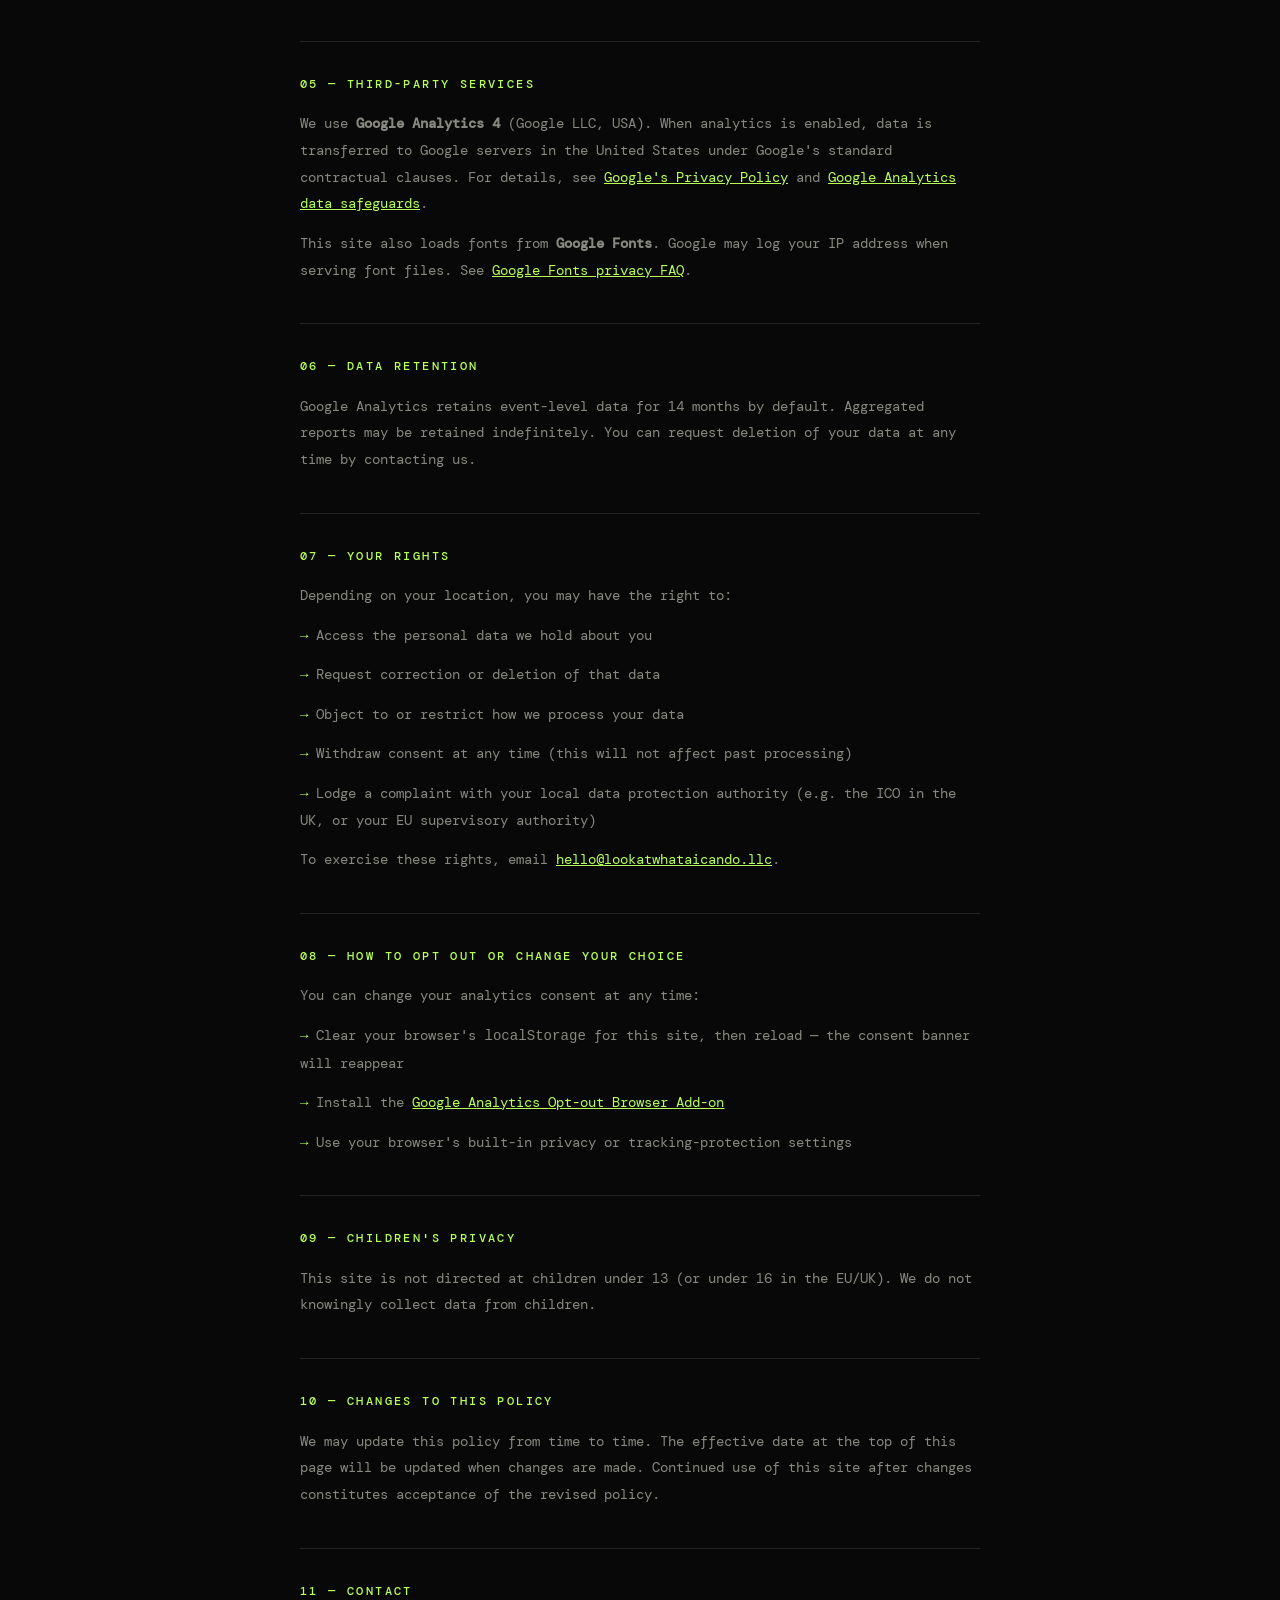
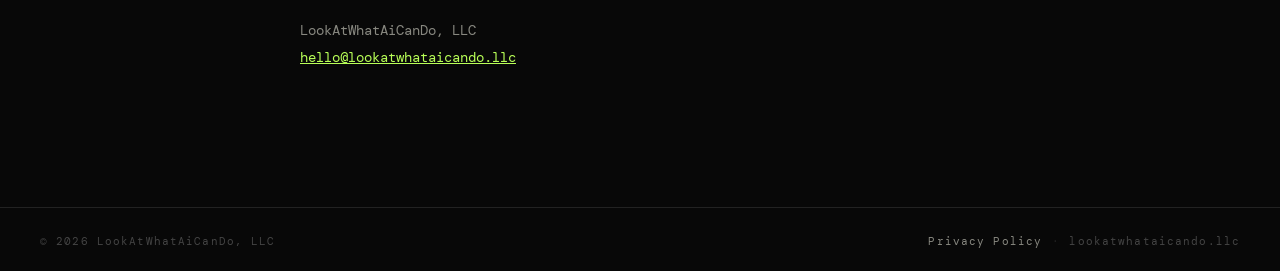
==== commit 57a29b22: "Update public/privacy.html Co-authored-by: Copilot <175728472+Copilot@users.noreply.github.com>" ====
--- a/public/privacy.html
+++ b/public/privacy.html
@@ -7,6 +7,9 @@
   <meta name="description" content="Privacy policy for LookAtWhatAiCanDo, LLC — what data we collect, how we use it, and your rights." />
   <meta name="robots" content="noindex" />
   <link rel="icon" type="image/svg+xml" href="/favicon.svg" />
+  <link rel="preconnect" href="https://fonts.googleapis.com" />
+  <link rel="preconnect" href="https://fonts.gstatic.com" crossorigin />
+  <link href="https://fonts.googleapis.com/css2?family=Bebas+Neue&family=DM+Mono:ital,wght@0,300;0,400;0,500;1,300&family=Instrument+Serif:ital@0;1&display=swap" rel="stylesheet" />
   <link rel="stylesheet" href="css/style.css" />
   <style>
     .policy-wrap {
@@ -153,7 +156,9 @@
       </p>
       <p>
         If you accept analytics, Google Analytics 4 sets HTTP cookies (e.g. <code>_ga</code>, <code>_ga_*</code>)
-        to distinguish visitors and sessions. These are third-party cookies subject to
+        to distinguish visitors and sessions. In our standard setup these are first-party cookies set on
+        this domain in connection with a service provided by Google, and data collected via these cookies is
+        subject to
         <a href="https://policies.google.com/privacy" target="_blank" rel="noopener">Google's Privacy Policy</a>.
       </p>
       <p>
@@ -180,8 +185,9 @@
         <a href="https://support.google.com/analytics/answer/6004245" target="_blank" rel="noopener">Google Analytics data safeguards</a>.
       </p>
       <p>
-        Fonts (Bebas Neue, DM Mono, Instrument Serif) are self-hosted and served directly from this
-        site. No third-party font CDN requests are made.
+        This site also loads fonts from <strong>Google Fonts</strong>. Google may log your IP address when
+        serving font files. See
+        <a href="https://developers.google.com/fonts/faq/privacy" target="_blank" rel="noopener">Google Fonts privacy FAQ</a>.
       </p>
     </div>
 
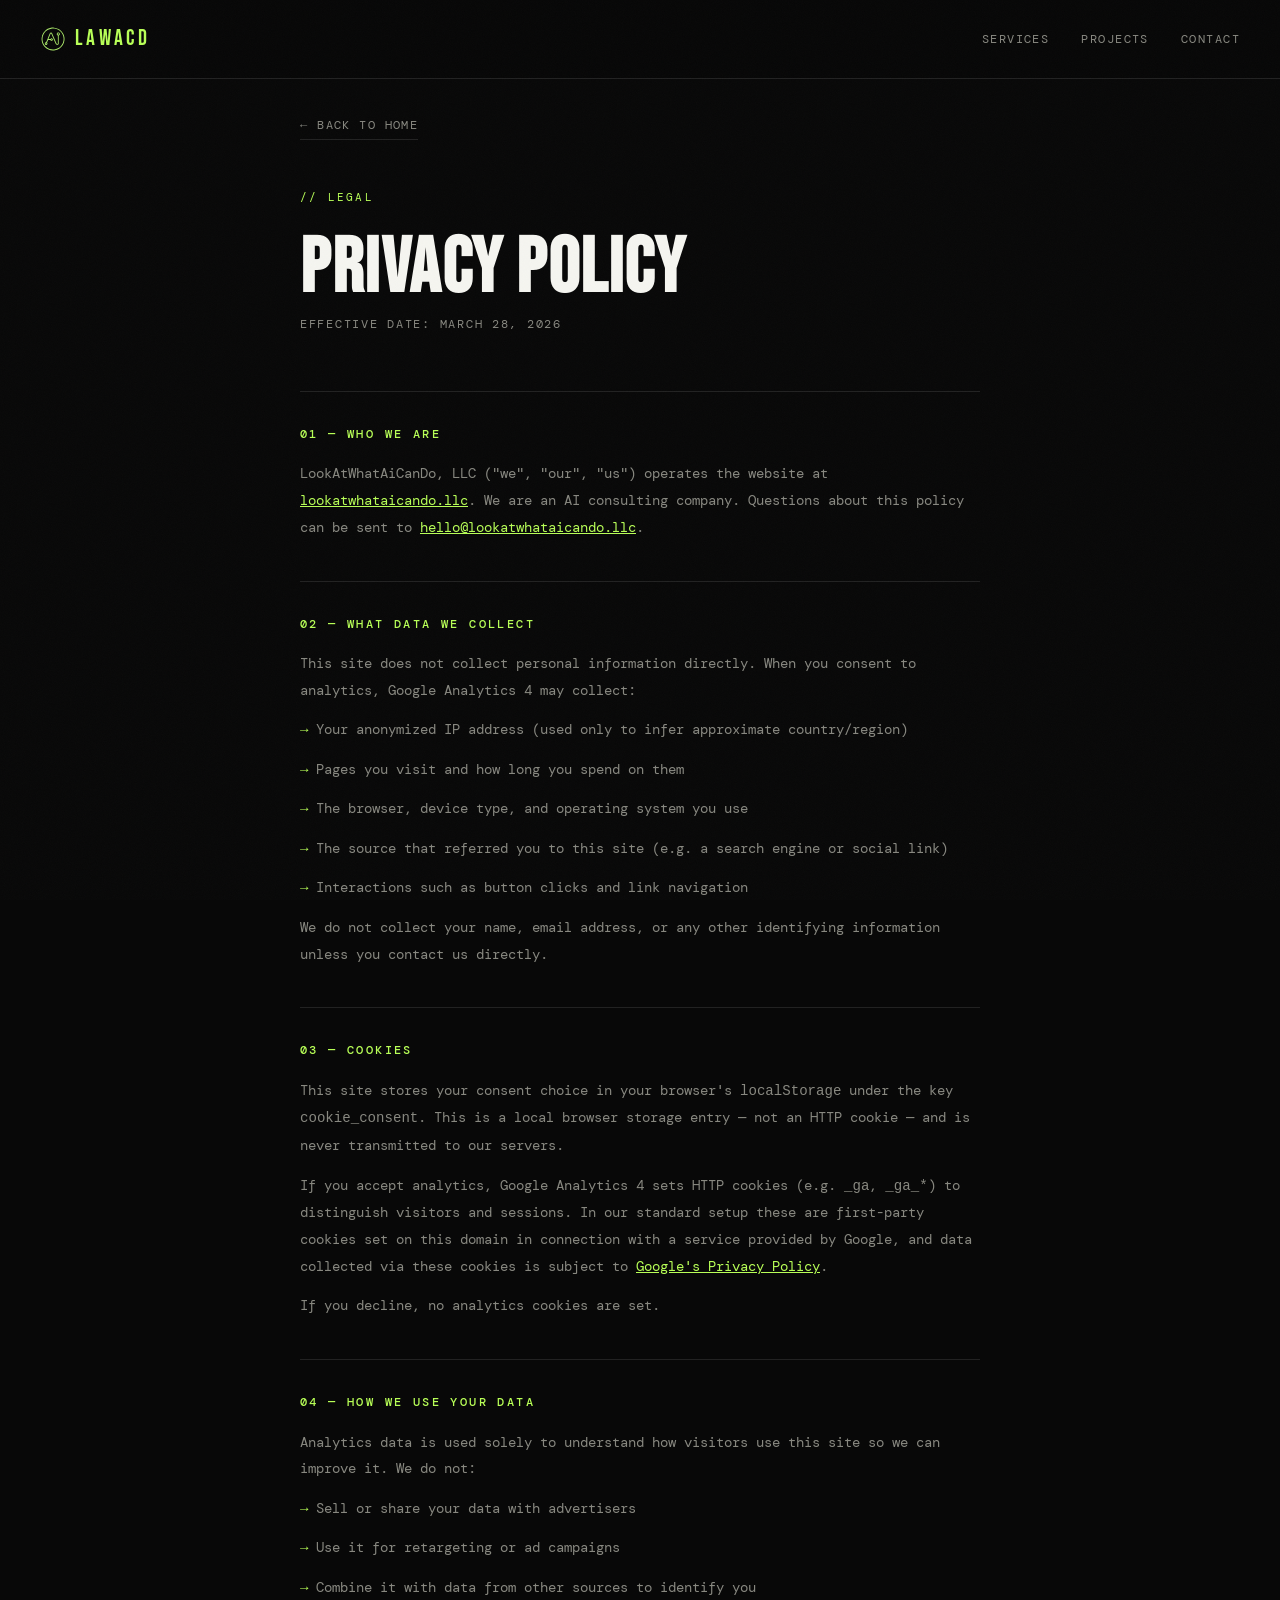
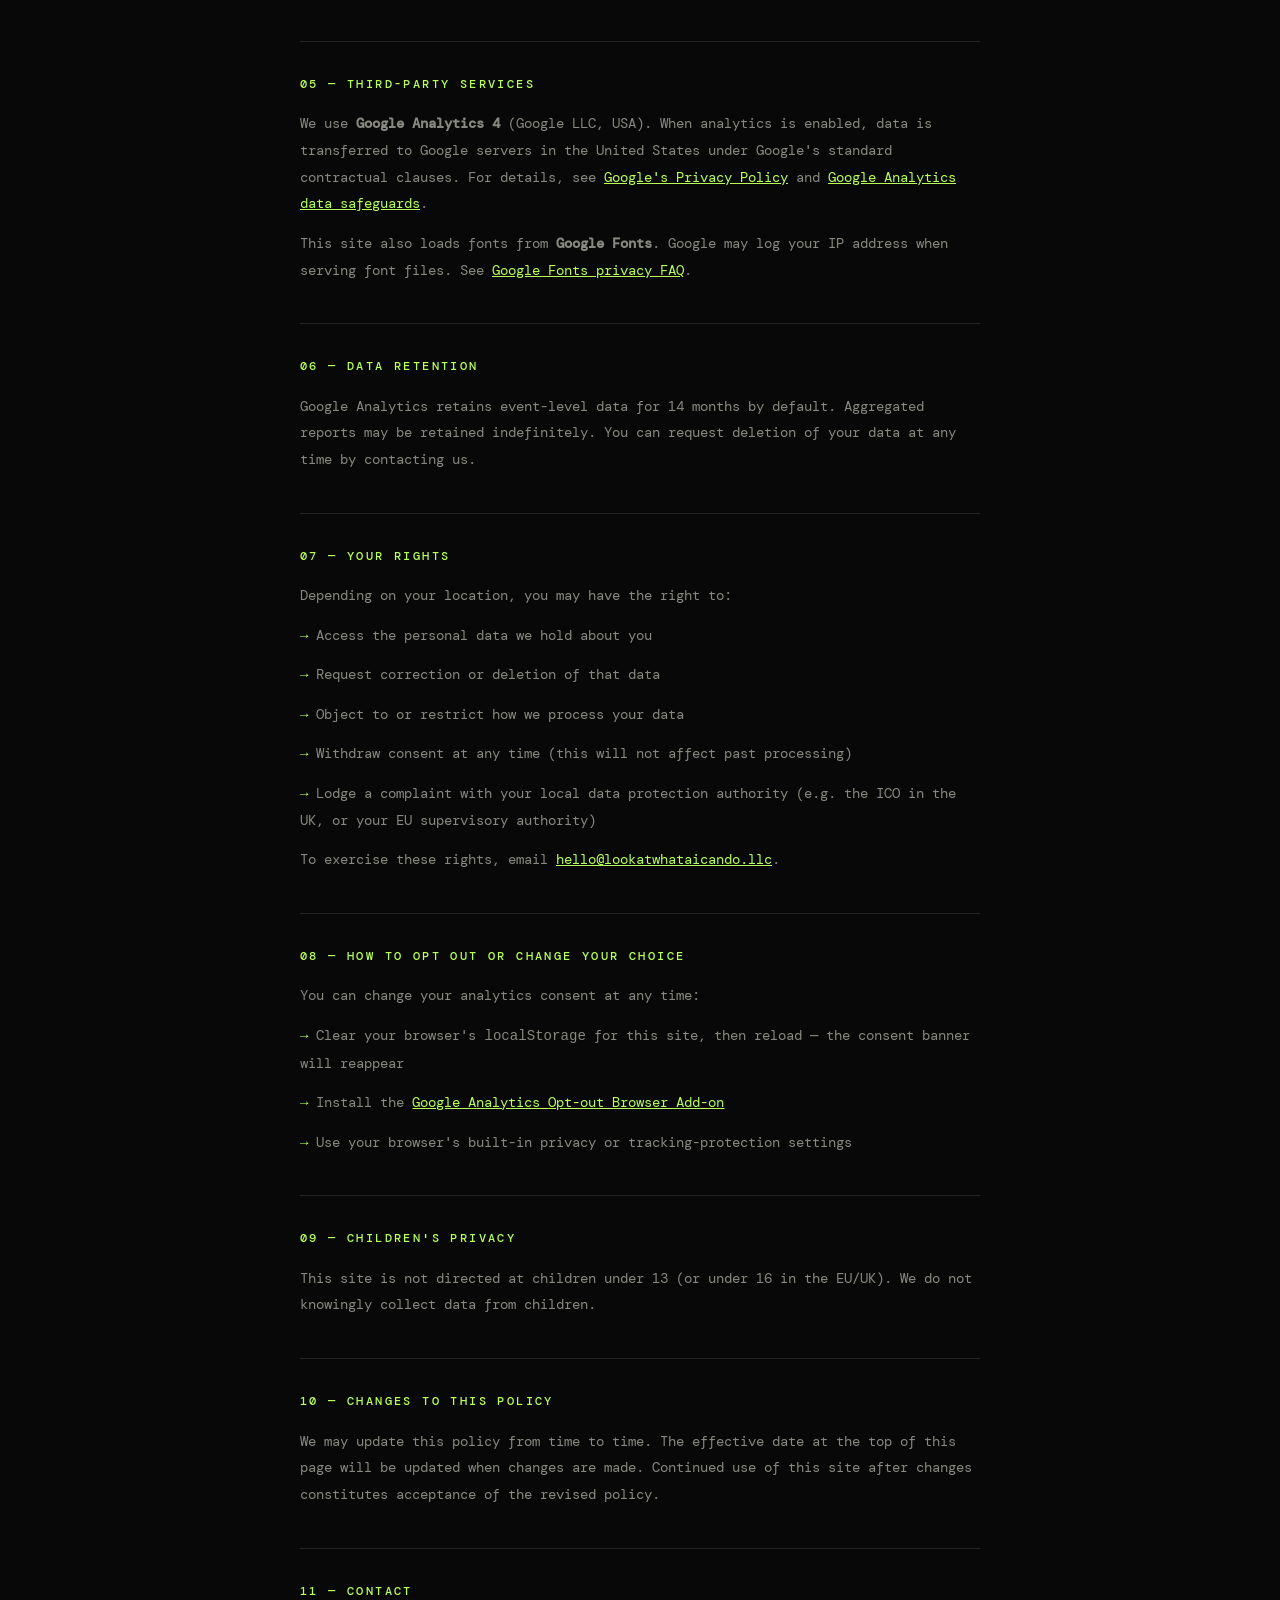
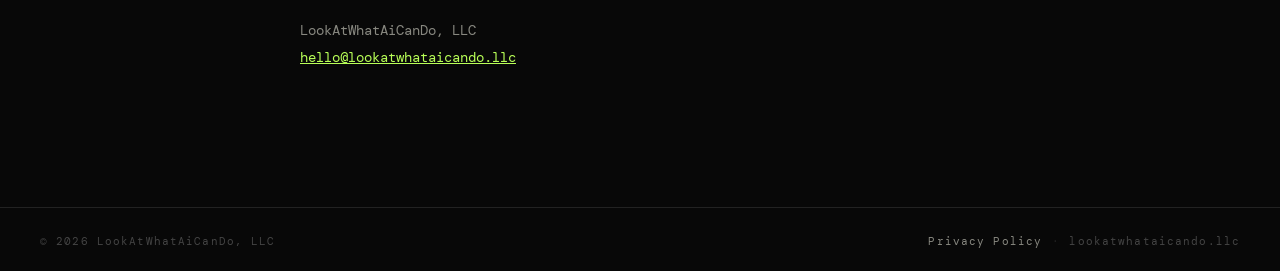
==== commit 402c82ea: "Move privacy.html inline styles to style.css Agent-Logs-Url: https://github.com/LookAtWhatAiCanDo/ww" ====
--- a/public/privacy.html
+++ b/public/privacy.html
@@ -11,96 +11,6 @@
   <link rel="preconnect" href="https://fonts.gstatic.com" crossorigin />
   <link href="https://fonts.googleapis.com/css2?family=Bebas+Neue&family=DM+Mono:ital,wght@0,300;0,400;0,500;1,300&family=Instrument+Serif:ital@0;1&display=swap" rel="stylesheet" />
   <link rel="stylesheet" href="css/style.css" />
-  <style>
-    .policy-wrap {
-      max-width: 760px;
-      margin: 0 auto;
-      padding: 7rem 2.5rem 6rem;
-    }
-
-    .policy-wrap h1 {
-      font-family: var(--font-display);
-      font-size: clamp(3rem, 6vw, 5.5rem);
-      line-height: 1;
-      color: var(--white);
-      letter-spacing: 0.02em;
-      margin-bottom: 0.5rem;
-    }
-
-    .policy-effective {
-      font-size: 0.72rem;
-      letter-spacing: 0.15em;
-      text-transform: uppercase;
-      color: var(--dim);
-      margin-bottom: 3.5rem;
-    }
-
-    .policy-section {
-      margin-bottom: 2.5rem;
-      border-top: 1px solid var(--border);
-      padding-top: 2rem;
-    }
-
-    .policy-section h2 {
-      font-family: var(--font-mono);
-      font-size: 0.75rem;
-      font-weight: 500;
-      letter-spacing: 0.2em;
-      text-transform: uppercase;
-      color: var(--accent);
-      margin-bottom: 1rem;
-    }
-
-    .policy-section p,
-    .policy-section li {
-      font-size: 0.88rem;
-      color: var(--dim);
-      line-height: 1.9;
-      margin-bottom: 0.8rem;
-    }
-
-    .policy-section ul {
-      list-style: none;
-      padding: 0;
-    }
-
-    .policy-section ul li::before {
-      content: '→ ';
-      color: var(--accent);
-    }
-
-    .policy-section a {
-      color: var(--accent);
-      text-decoration: underline;
-    }
-
-    .policy-section a:hover {
-      color: var(--white);
-    }
-
-    .policy-back {
-      display: inline-block;
-      font-size: 0.75rem;
-      letter-spacing: 0.12em;
-      text-transform: uppercase;
-      color: var(--dim);
-      border-bottom: 1px solid var(--border);
-      padding-bottom: 0.2rem;
-      margin-bottom: 3rem;
-      transition: color 0.2s, border-color 0.2s;
-    }
-
-    .policy-back:hover {
-      color: var(--accent);
-      border-color: var(--accent);
-    }
-
-    @media (max-width: 768px) {
-      .policy-wrap {
-        padding: 6rem 1.5rem 4rem;
-      }
-    }
-  </style>
 </head>
 <body>
 
--- a/public/css/style.css
+++ b/public/css/style.css
@@ -2,63 +2,6 @@
    LOOKATWHATAICANDO — SITE STYLES
    Aesthetic: Terminal-editorial. Dark. Electric.
    ============================================= */
-
-/* SELF-HOSTED FONTS */
-@font-face {
-  font-family: 'Bebas Neue';
-  src: url('../fonts/BebasNeue-Regular.woff2') format('woff2');
-  font-weight: 400;
-  font-style: normal;
-  font-display: swap;
-}
-
-@font-face {
-  font-family: 'DM Mono';
-  src: url('../fonts/DMMono-Light.woff2') format('woff2');
-  font-weight: 300;
-  font-style: normal;
-  font-display: swap;
-}
-
-@font-face {
-  font-family: 'DM Mono';
-  src: url('../fonts/DMMono-LightItalic.woff2') format('woff2');
-  font-weight: 300;
-  font-style: italic;
-  font-display: swap;
-}
-
-@font-face {
-  font-family: 'DM Mono';
-  src: url('../fonts/DMMono-Regular.woff2') format('woff2');
-  font-weight: 400;
-  font-style: normal;
-  font-display: swap;
-}
-
-@font-face {
-  font-family: 'DM Mono';
-  src: url('../fonts/DMMono-Medium.woff2') format('woff2');
-  font-weight: 500;
-  font-style: normal;
-  font-display: swap;
-}
-
-@font-face {
-  font-family: 'Instrument Serif';
-  src: url('../fonts/InstrumentSerif-Regular.woff2') format('woff2');
-  font-weight: 400;
-  font-style: normal;
-  font-display: swap;
-}
-
-@font-face {
-  font-family: 'Instrument Serif';
-  src: url('../fonts/InstrumentSerif-Italic.woff2') format('woff2');
-  font-weight: 400;
-  font-style: italic;
-  font-display: swap;
-}
 
 :root {
   --black: #080808;
@@ -946,6 +889,92 @@
 }
 
 /* =============================================
+   PRIVACY POLICY PAGE
+   ============================================= */
+.policy-wrap {
+  max-width: 760px;
+  margin: 0 auto;
+  padding: 7rem 2.5rem 6rem;
+}
+
+.policy-wrap h1 {
+  font-family: var(--font-display);
+  font-size: clamp(3rem, 6vw, 5.5rem);
+  line-height: 1;
+  color: var(--white);
+  letter-spacing: 0.02em;
+  margin-bottom: 0.5rem;
+}
+
+.policy-effective {
+  font-size: 0.72rem;
+  letter-spacing: 0.15em;
+  text-transform: uppercase;
+  color: var(--dim);
+  margin-bottom: 3.5rem;
+}
+
+.policy-section {
+  margin-bottom: 2.5rem;
+  border-top: 1px solid var(--border);
+  padding-top: 2rem;
+}
+
+.policy-section h2 {
+  font-family: var(--font-mono);
+  font-size: 0.75rem;
+  font-weight: 500;
+  letter-spacing: 0.2em;
+  text-transform: uppercase;
+  color: var(--accent);
+  margin-bottom: 1rem;
+}
+
+.policy-section p,
+.policy-section li {
+  font-size: 0.88rem;
+  color: var(--dim);
+  line-height: 1.9;
+  margin-bottom: 0.8rem;
+}
+
+.policy-section ul {
+  list-style: none;
+  padding: 0;
+}
+
+.policy-section ul li::before {
+  content: '→ ';
+  color: var(--accent);
+}
+
+.policy-section a {
+  color: var(--accent);
+  text-decoration: underline;
+}
+
+.policy-section a:hover {
+  color: var(--white);
+}
+
+.policy-back {
+  display: inline-block;
+  font-size: 0.75rem;
+  letter-spacing: 0.12em;
+  text-transform: uppercase;
+  color: var(--dim);
+  border-bottom: 1px solid var(--border);
+  padding-bottom: 0.2rem;
+  margin-bottom: 3rem;
+  transition: color 0.2s, border-color 0.2s;
+}
+
+.policy-back:hover {
+  color: var(--accent);
+  border-color: var(--accent);
+}
+
+/* =============================================
    ANIMATIONS
    ============================================= */
 @keyframes fadeUp {
@@ -1045,4 +1074,8 @@
     width: 100%;
     justify-content: flex-end;
   }
-}
+
+  .policy-wrap {
+    padding: 6rem 1.5rem 4rem;
+  }
+}
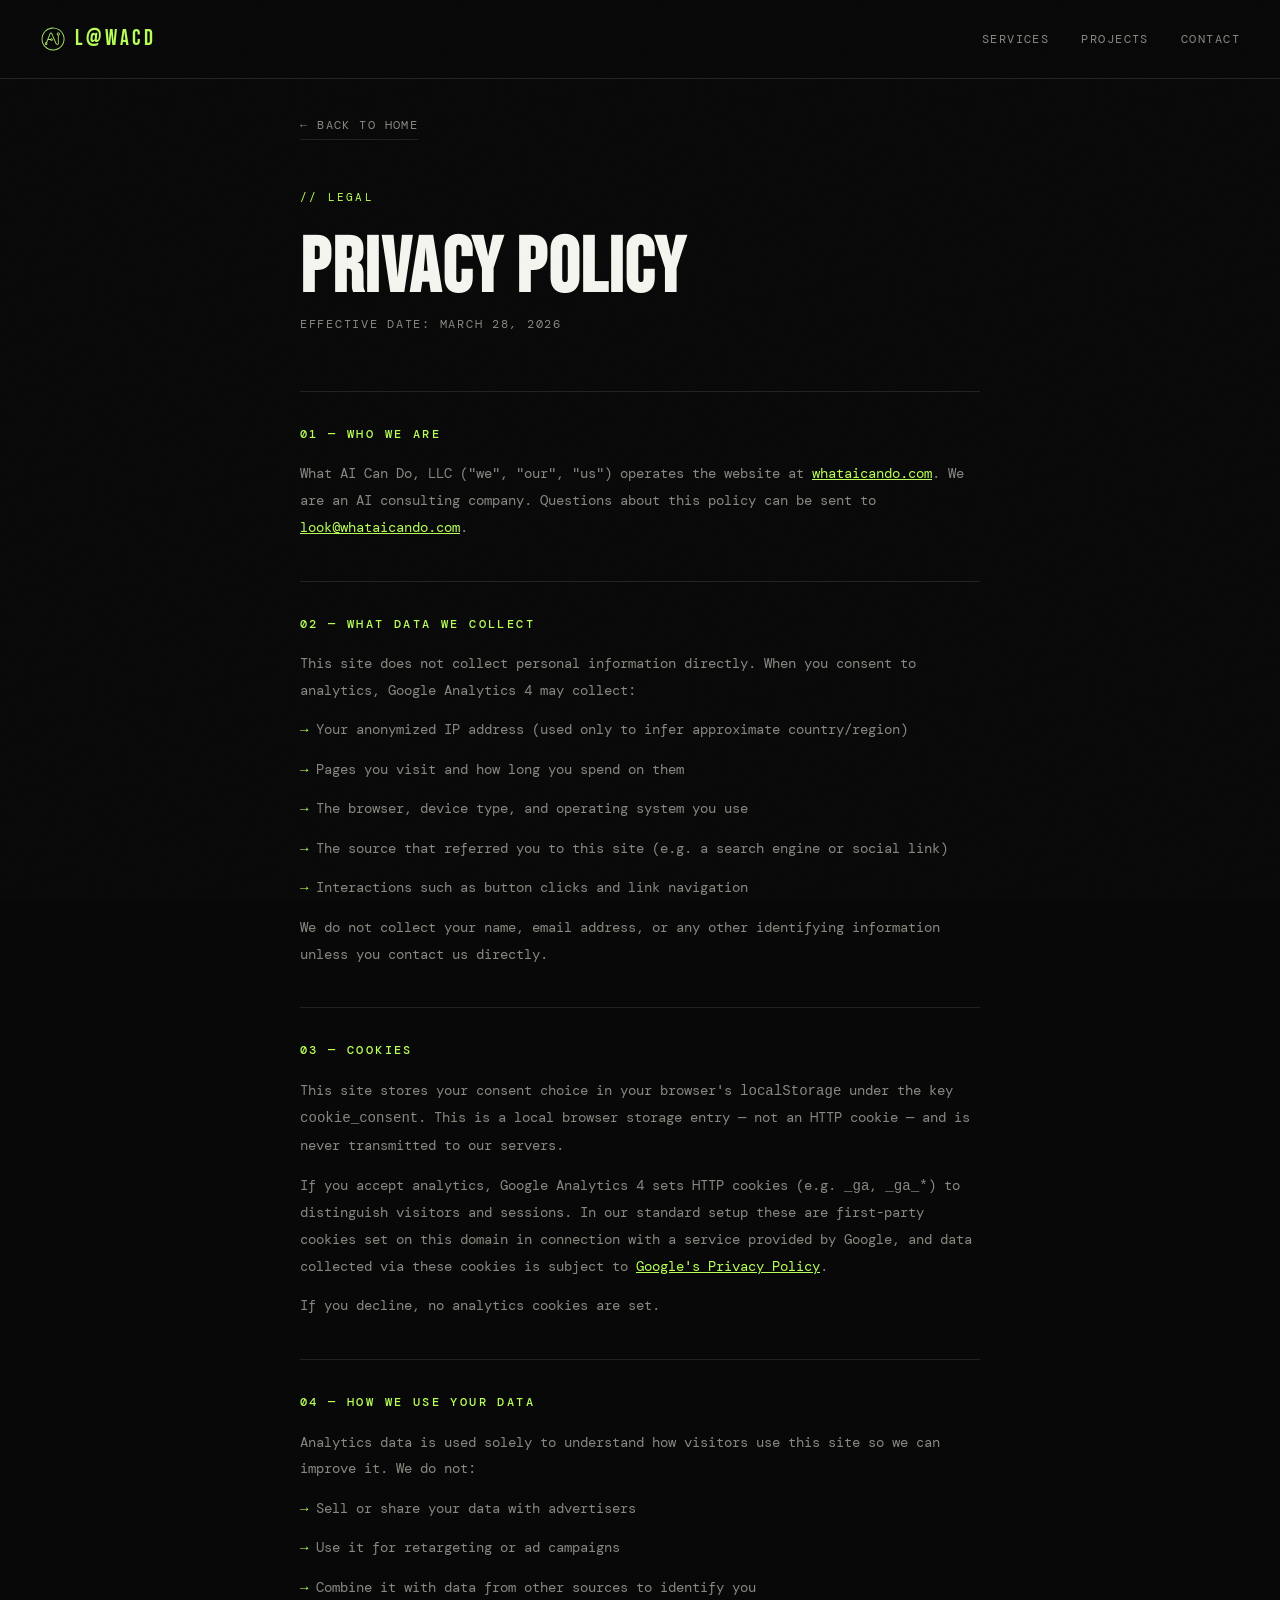
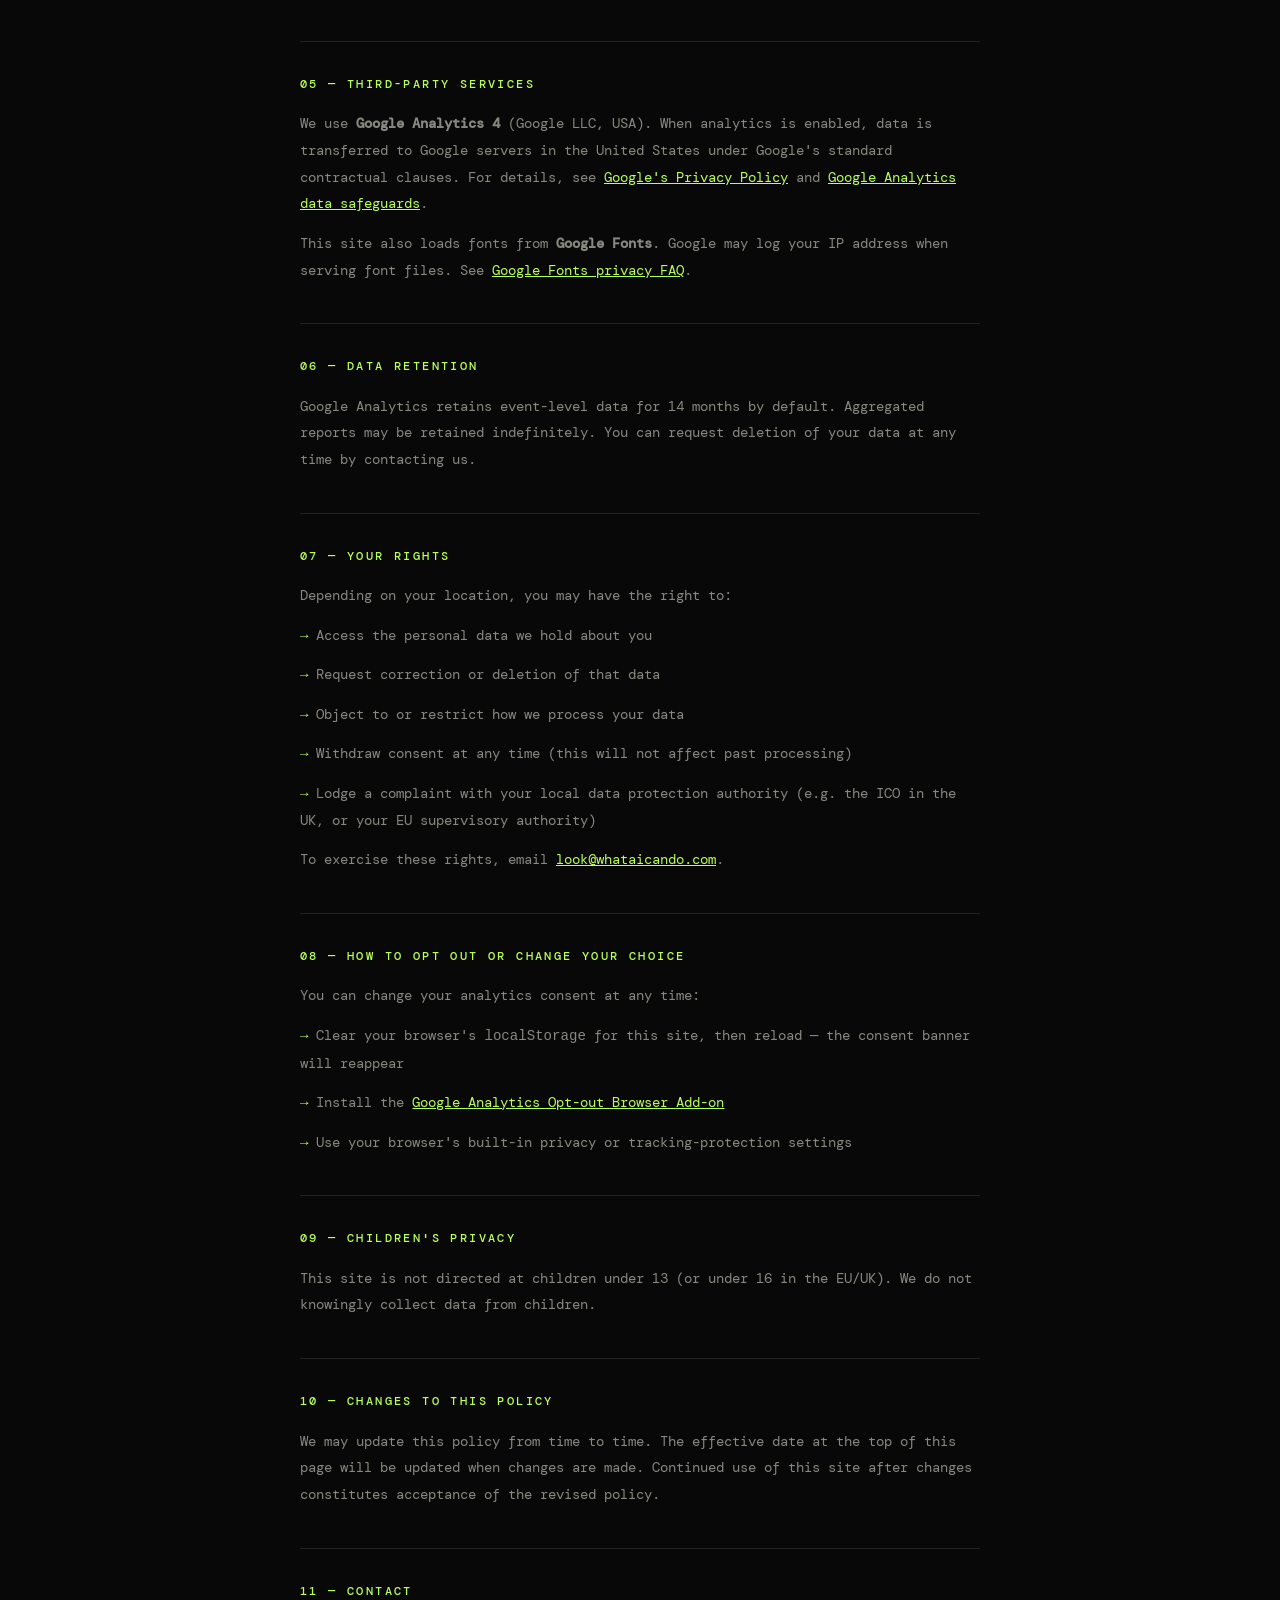
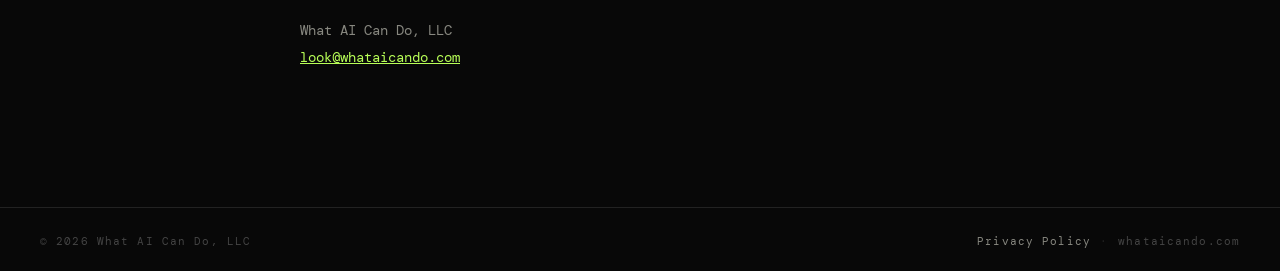
==== commit adc4cc78: "refactor: update brand styling and privacy policy for What AI Can Do rebrand - Update hero title on " ====
--- a/public/privacy.html
+++ b/public/privacy.html
@@ -3,8 +3,8 @@
 <head>
   <meta charset="UTF-8" />
   <meta name="viewport" content="width=device-width, initial-scale=1.0" />
-  <title>Privacy Policy — LookAtWhatAiCanDo</title>
-  <meta name="description" content="Privacy policy for LookAtWhatAiCanDo, LLC — what data we collect, how we use it, and your rights." />
+  <title>Privacy Policy — What AI Can Do</title>
+  <meta name="description" content="Privacy policy for What AI Can Do, LLC — what data we collect, how we use it, and your rights." />
   <meta name="robots" content="noindex" />
   <link rel="icon" type="image/svg+xml" href="/favicon.svg" />
   <link rel="preconnect" href="https://fonts.googleapis.com" />
@@ -19,7 +19,7 @@
 
   <!-- NAV -->
   <nav class="nav">
-    <div class="nav-logo"><a href="/"><img src="favicon.svg" class="nav-logo-img" alt="">LAWACD</a></div>
+    <div class="nav-logo"><a href="/"><img src="favicon.svg" class="nav-logo-img" alt="">L@WACD</a></div>
     <div class="nav-links">
       <a href="/#services">Services</a>
       <a href="/#projects">Projects</a>
@@ -37,10 +37,10 @@
     <div class="policy-section">
       <h2>01 — Who We Are</h2>
       <p>
-        LookAtWhatAiCanDo, LLC ("we", "our", "us") operates the website at
-        <a href="https://lookatwhataicando.llc">lookatwhataicando.llc</a>.
+        What AI Can Do, LLC ("we", "our", "us") operates the website at
+        <a href="https://whataicando.com">whataicando.com</a>.
         We are an AI consulting company. Questions about this policy can be sent to
-        <a href="mailto:hello@lookatwhataicando.llc">hello@lookatwhataicando.llc</a>.
+        <a href="mailto:look@whataicando.com">look@whataicando.com</a>.
       </p>
     </div>
 
@@ -119,7 +119,7 @@
         <li>Withdraw consent at any time (this will not affect past processing)</li>
         <li>Lodge a complaint with your local data protection authority (e.g. the ICO in the UK, or your EU supervisory authority)</li>
       </ul>
-      <p>To exercise these rights, email <a href="mailto:hello@lookatwhataicando.llc">hello@lookatwhataicando.llc</a>.</p>
+      <p>To exercise these rights, email <a href="mailto:look@whataicando.com">look@whataicando.com</a>.</p>
     </div>
 
     <div class="policy-section">
@@ -152,8 +152,8 @@
     <div class="policy-section">
       <h2>11 — Contact</h2>
       <p>
-        LookAtWhatAiCanDo, LLC<br />
-        <a href="mailto:hello@lookatwhataicando.llc">hello@lookatwhataicando.llc</a>
+        What AI Can Do, LLC<br />
+        <a href="mailto:look@whataicando.com">look@whataicando.com</a>
       </p>
     </div>
   </main>
@@ -161,12 +161,12 @@
   <!-- FOOTER -->
   <footer class="footer">
     <div class="footer-left">
-      © 2026 LookAtWhatAiCanDo, LLC
+      © 2026 What AI Can Do, LLC
     </div>
     <div class="footer-right">
       <a href="/privacy.html">Privacy Policy</a>
       <span class="footer-sep">·</span>
-      lookatwhataicando.llc
+      whataicando.com
     </div>
   </footer>
 
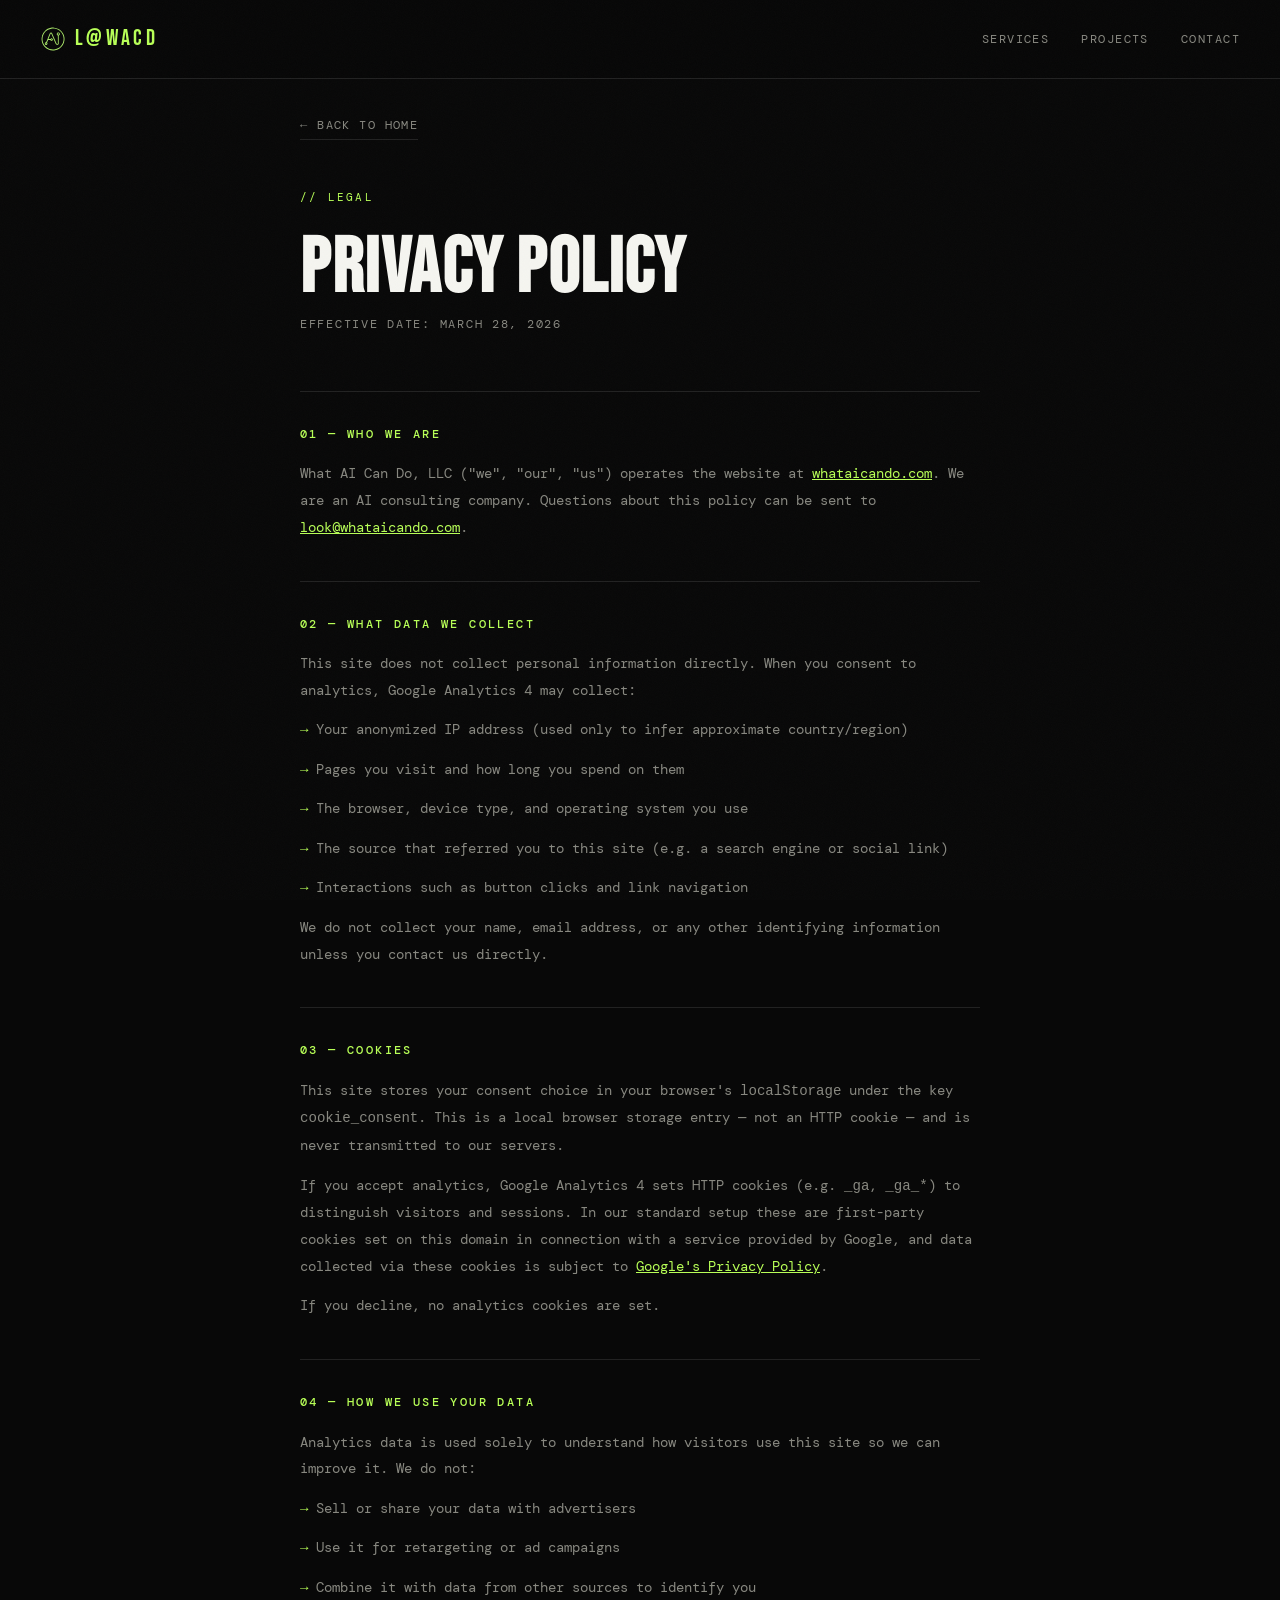
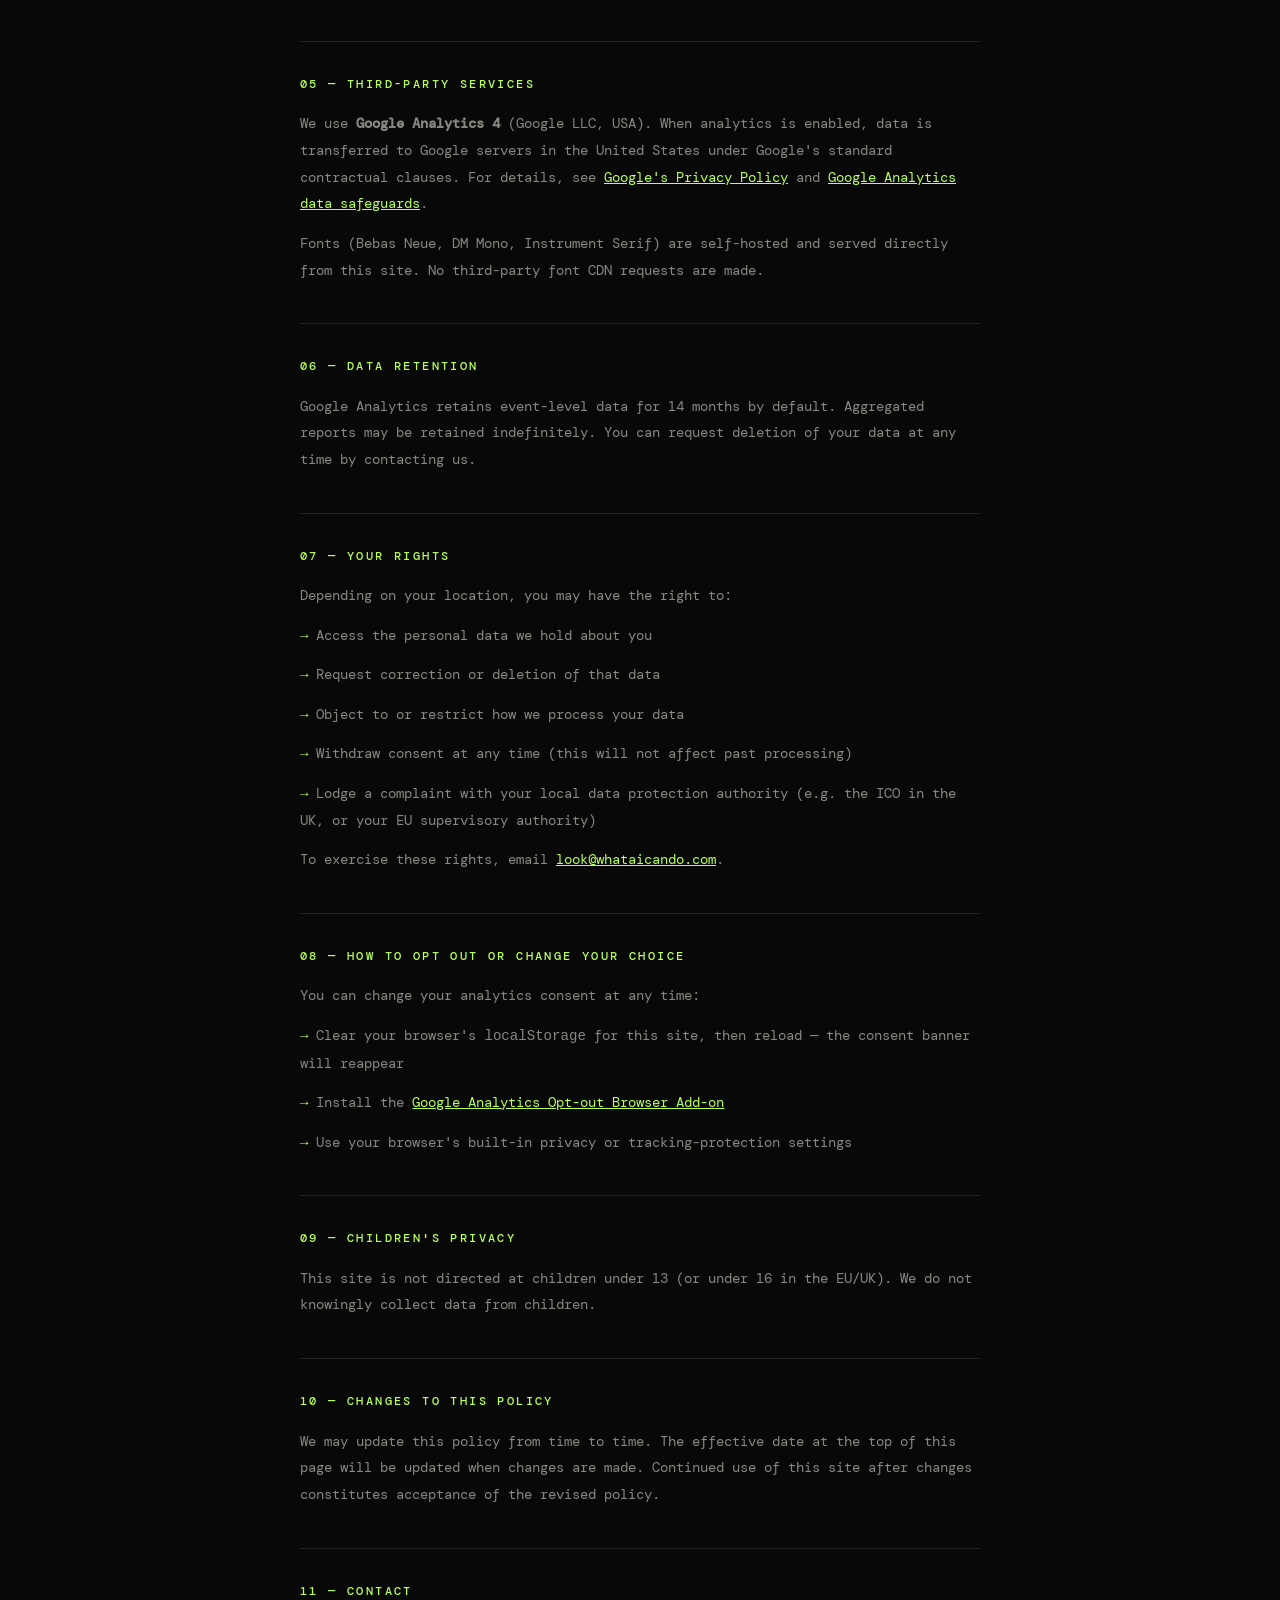
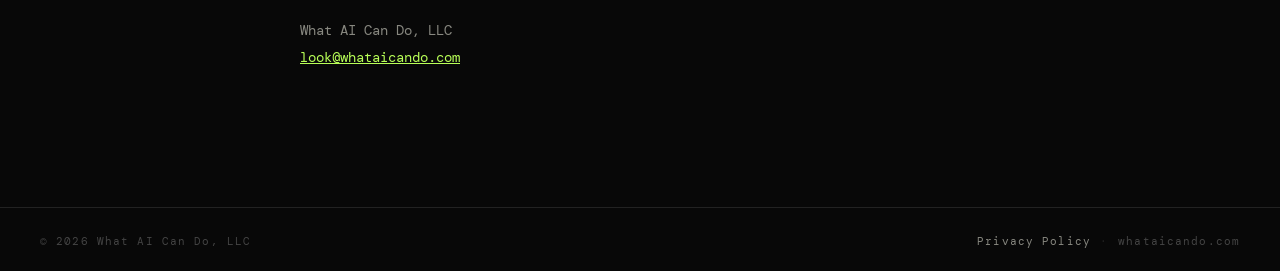
==== commit 6d55543d: "Merge 7a90382104cd2ccd95ae09858a4f13f15bb3aa53 into adc4cc78e6c663aeed32951cffdea36e3aa15be0" ====
--- a/public/privacy.html
+++ b/public/privacy.html
@@ -7,9 +7,6 @@
   <meta name="description" content="Privacy policy for What AI Can Do, LLC — what data we collect, how we use it, and your rights." />
   <meta name="robots" content="noindex" />
   <link rel="icon" type="image/svg+xml" href="/favicon.svg" />
-  <link rel="preconnect" href="https://fonts.googleapis.com" />
-  <link rel="preconnect" href="https://fonts.gstatic.com" crossorigin />
-  <link href="https://fonts.googleapis.com/css2?family=Bebas+Neue&family=DM+Mono:ital,wght@0,300;0,400;0,500;1,300&family=Instrument+Serif:ital@0;1&display=swap" rel="stylesheet" />
   <link rel="stylesheet" href="css/style.css" />
 </head>
 <body>
@@ -95,9 +92,8 @@
         <a href="https://support.google.com/analytics/answer/6004245" target="_blank" rel="noopener">Google Analytics data safeguards</a>.
       </p>
       <p>
-        This site also loads fonts from <strong>Google Fonts</strong>. Google may log your IP address when
-        serving font files. See
-        <a href="https://developers.google.com/fonts/faq/privacy" target="_blank" rel="noopener">Google Fonts privacy FAQ</a>.
+        Fonts (Bebas Neue, DM Mono, Instrument Serif) are self-hosted and served directly from this
+        site. No third-party font CDN requests are made.
       </p>
     </div>
 
--- a/public/css/style.css
+++ b/public/css/style.css
@@ -2,6 +2,63 @@
    LOOKATWHATAICANDO — SITE STYLES
    Aesthetic: Terminal-editorial. Dark. Electric.
    ============================================= */
+
+/* SELF-HOSTED FONTS */
+@font-face {
+  font-family: 'Bebas Neue';
+  src: url('../fonts/BebasNeue-Regular.woff2') format('woff2');
+  font-weight: 400;
+  font-style: normal;
+  font-display: swap;
+}
+
+@font-face {
+  font-family: 'DM Mono';
+  src: url('../fonts/DMMono-Light.woff2') format('woff2');
+  font-weight: 300;
+  font-style: normal;
+  font-display: swap;
+}
+
+@font-face {
+  font-family: 'DM Mono';
+  src: url('../fonts/DMMono-LightItalic.woff2') format('woff2');
+  font-weight: 300;
+  font-style: italic;
+  font-display: swap;
+}
+
+@font-face {
+  font-family: 'DM Mono';
+  src: url('../fonts/DMMono-Regular.woff2') format('woff2');
+  font-weight: 400;
+  font-style: normal;
+  font-display: swap;
+}
+
+@font-face {
+  font-family: 'DM Mono';
+  src: url('../fonts/DMMono-Medium.woff2') format('woff2');
+  font-weight: 500;
+  font-style: normal;
+  font-display: swap;
+}
+
+@font-face {
+  font-family: 'Instrument Serif';
+  src: url('../fonts/InstrumentSerif-Regular.woff2') format('woff2');
+  font-weight: 400;
+  font-style: normal;
+  font-display: swap;
+}
+
+@font-face {
+  font-family: 'Instrument Serif';
+  src: url('../fonts/InstrumentSerif-Italic.woff2') format('woff2');
+  font-weight: 400;
+  font-style: italic;
+  font-display: swap;
+}
 
 :root {
   --black: #080808;
